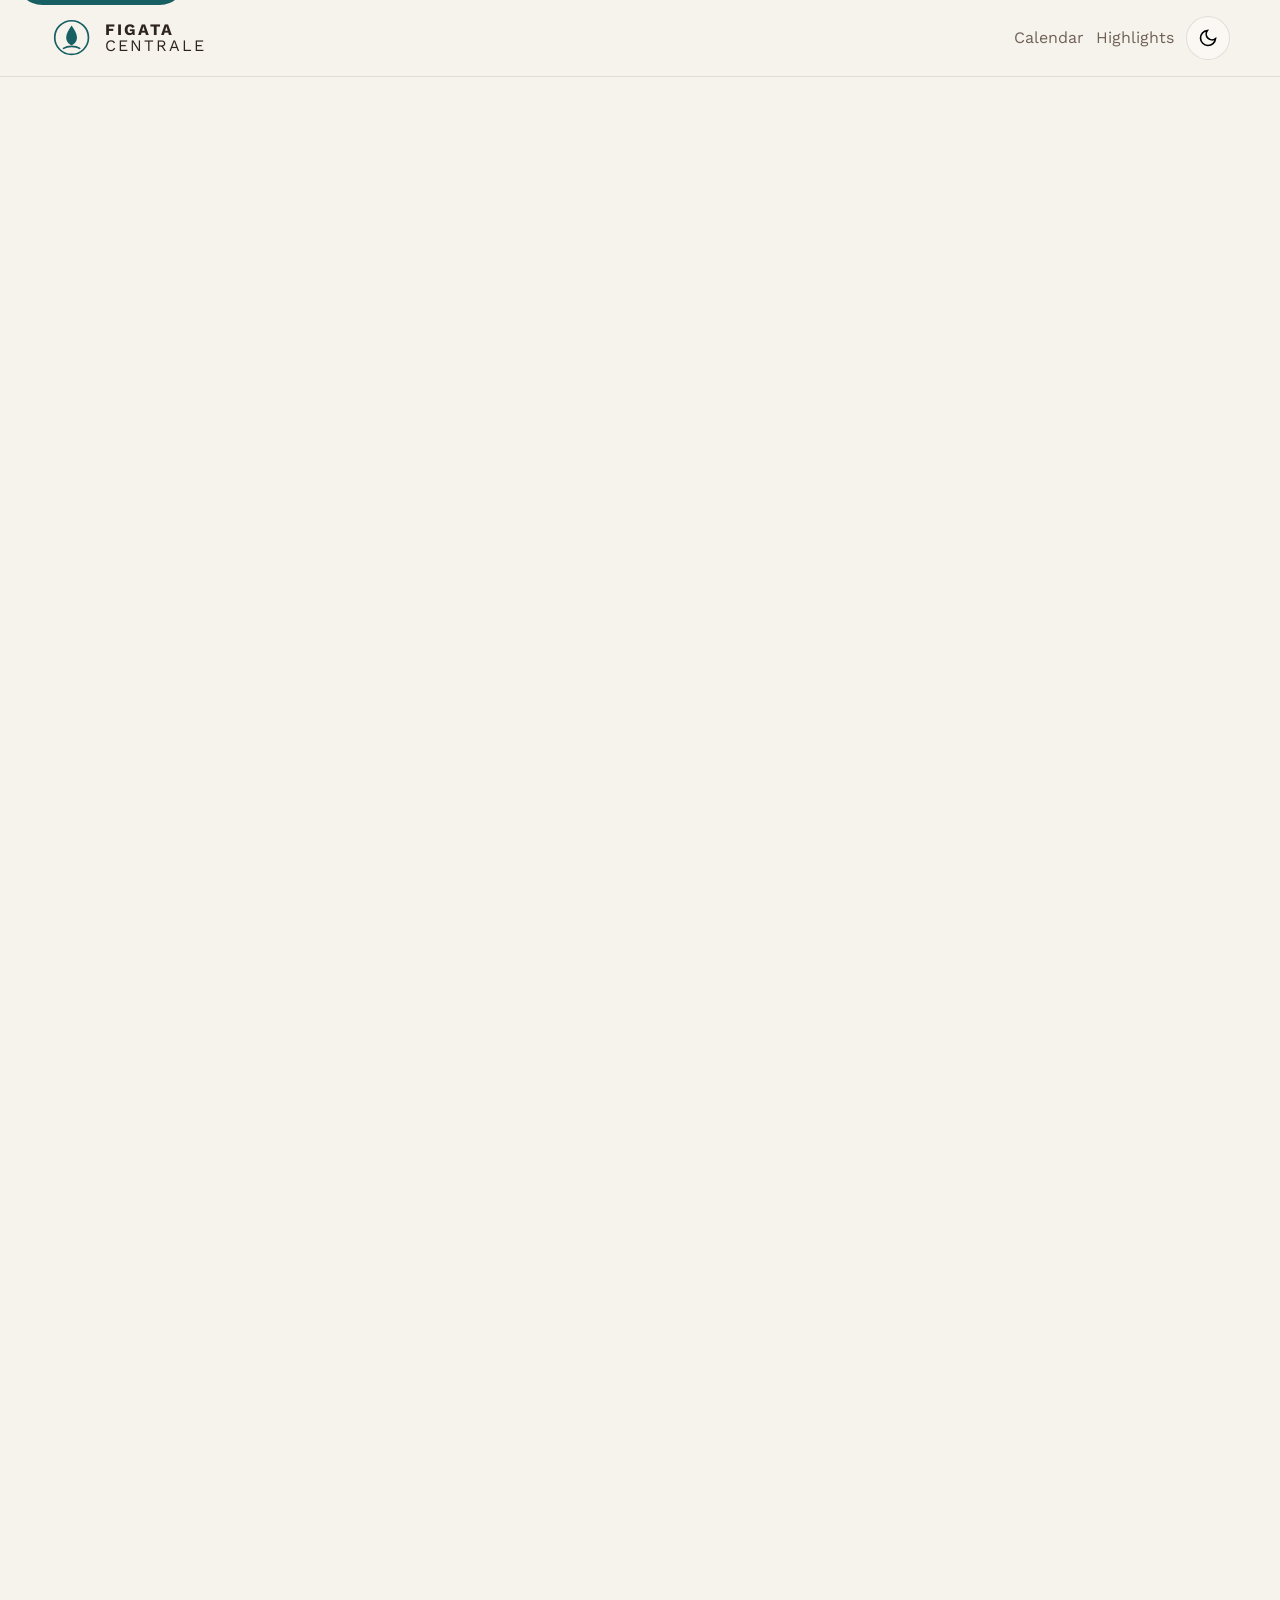
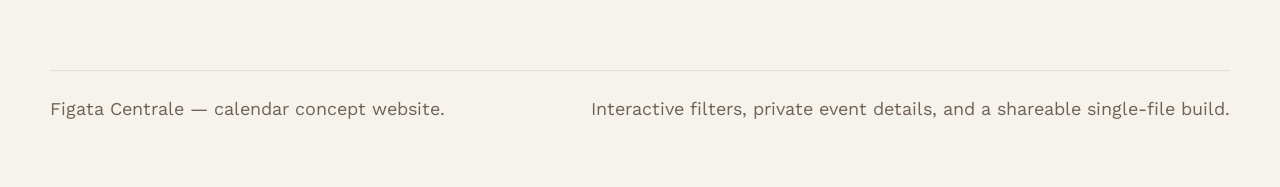
==== index.html @ e4be6516 "Add files via upload" ====
<!DOCTYPE html>
<html lang="en">
<head>
  <meta charset="UTF-8" />
  <meta name="viewport" content="width=device-width, initial-scale=1.0" />
  <title>Figata Centrale</title>
  <meta name="description" content="Figata Centrale is a calendar-based global events website with filtering by activity type and click-through event details." />
  <meta property="og:title" content="Figata Centrale" />
  <meta property="og:description" content="Calendar-based global events site with activity filters and event details." />
  <meta property="og:type" content="website" />
  <link rel="preconnect" href="https://fonts.googleapis.com">
  <link rel="preconnect" href="https://fonts.gstatic.com" crossorigin>
  <link href="https://fonts.googleapis.com/css2?family=Cormorant+Garamond:wght@500;600;700&family=Work+Sans:wght@400;500;600;700&display=swap" rel="stylesheet">
  <style>
    :root,[data-theme="light"] {
      --text-xs: clamp(0.75rem, 0.7rem + 0.25vw, 0.875rem);
      --text-sm: clamp(0.875rem, 0.8rem + 0.35vw, 1rem);
      --text-base: clamp(1rem, 0.95rem + 0.25vw, 1.125rem);
      --text-lg: clamp(1.125rem, 1rem + 0.75vw, 1.5rem);
      --text-xl: clamp(1.5rem, 1.2rem + 1.25vw, 2.25rem);
      --text-2xl: clamp(2rem, 1.2rem + 2.5vw, 3.5rem);
      --text-3xl: clamp(2.5rem, 1rem + 4vw, 5rem);
      --text-hero: clamp(3rem, 0.5rem + 7vw, 8rem);
      --space-1: 0.25rem; --space-2: 0.5rem; --space-3: 0.75rem; --space-4: 1rem; --space-5: 1.25rem; --space-6: 1.5rem; --space-8: 2rem; --space-10: 2.5rem; --space-12: 3rem; --space-16: 4rem; --space-20: 5rem; --space-24: 6rem;
      --color-bg: #f6f2ec; --color-surface: #fbf8f3; --color-surface-2: #f1e9df; --color-surface-offset: #ebdfd1; --color-surface-dynamic: #ddcdbd;
      --color-divider: #d5c6b6; --color-border: #cdbba8; --color-text: #2e241e; --color-text-muted: #6f6257; --color-text-faint: #a8998c; --color-text-inverse: #fbf7f1;
      --color-primary: #175f63; --color-primary-hover: #12484b; --color-primary-active: #0d3335; --color-primary-highlight: #d6e6e4; --color-secondary: #8a3a22; --color-gold:#b58d3a;
      --radius-sm: 0.375rem; --radius-md: 0.5rem; --radius-lg: 0.75rem; --radius-xl: 1rem; --radius-full: 9999px;
      --transition-interactive: 180ms cubic-bezier(0.16, 1, 0.3, 1);
      --shadow-sm: 0 1px 2px oklch(0.2 0.01 70 / 0.06); --shadow-md: 0 8px 24px oklch(0.2 0.01 70 / 0.10); --shadow-lg: 0 18px 44px oklch(0.2 0.01 70 / 0.14);
      --content-default: 1180px;
      --font-display: 'Cormorant Garamond', Georgia, serif; --font-body: 'Work Sans', 'Helvetica Neue', sans-serif;
    }
    [data-theme="dark"] {
      --color-bg: #161412; --color-surface: #1d1a17; --color-surface-2: #25211d; --color-surface-offset: #2c2723; --color-surface-dynamic: #38312b;
      --color-divider: #3a332d; --color-border: #4a4138; --color-text: #e8ded2; --color-text-muted: #b4a699; --color-text-faint: #87786e; --color-text-inverse: #201915;
      --color-primary: #5da6ab; --color-primary-hover: #84c0c4; --color-primary-active: #a3d4d6; --color-primary-highlight: #243334; --color-secondary: #d18a69; --color-gold:#d4b474;
      --shadow-sm: 0 1px 2px oklch(0 0 0 / 0.25); --shadow-md: 0 8px 24px oklch(0 0 0 / 0.34); --shadow-lg: 0 18px 44px oklch(0 0 0 / 0.42);
    }
    @media (prefers-color-scheme: dark) { :root:not([data-theme]) { --color-bg: #161412; --color-surface: #1d1a17; --color-surface-2: #25211d; --color-surface-offset: #2c2723; --color-surface-dynamic: #38312b; --color-divider: #3a332d; --color-border: #4a4138; --color-text: #e8ded2; --color-text-muted: #b4a699; --color-text-faint: #87786e; --color-text-inverse: #201915; --color-primary: #5da6ab; --color-primary-hover: #84c0c4; --color-primary-active: #a3d4d6; --color-primary-highlight: #243334; --color-secondary: #d18a69; --color-gold:#d4b474; } }
    *,*::before,*::after{box-sizing:border-box;margin:0;padding:0}
    html{-moz-text-size-adjust:none;-webkit-text-size-adjust:none;text-size-adjust:none;-webkit-font-smoothing:antialiased;-moz-osx-font-smoothing:grayscale;text-rendering:optimizeLegibility;scroll-behavior:smooth;scroll-padding-top:var(--space-16)}
    body{min-height:100dvh;line-height:1.6;font-family:var(--font-body);font-size:var(--text-base);color:var(--color-text);background:var(--color-bg)}
    img,svg{display:block;max-width:100%;height:auto}
    a,button,input,select{transition:color var(--transition-interactive),background var(--transition-interactive),border-color var(--transition-interactive),box-shadow var(--transition-interactive)}
    a{color:inherit;text-decoration:none}
    button{cursor:pointer;background:none;border:none}
    h1,h2,h3{text-wrap:balance;line-height:1.05}
    p{text-wrap:pretty;max-width:74ch}
    :focus-visible{outline:2px solid var(--color-primary);outline-offset:3px;border-radius:var(--radius-sm)}
    .sr-only{position:absolute;width:1px;height:1px;padding:0;margin:-1px;overflow:hidden;clip:rect(0,0,0,0);white-space:nowrap;border-width:0}
    .skip-link{position:absolute;left:var(--space-4);top:-3rem;background:var(--color-primary);color:var(--color-text-inverse);padding:var(--space-3) var(--space-4);border-radius:var(--radius-full);z-index:100}
    .skip-link:focus{top:var(--space-4)}
    .container{width:min(calc(100% - 2rem),var(--content-default));margin-inline:auto}
    .site-header{position:sticky;top:0;z-index:60;background:color-mix(in oklab,var(--color-bg) 84%,transparent);backdrop-filter:blur(14px);border-bottom:1px solid color-mix(in oklab,var(--color-text) 10%,transparent)}
    .header-inner{display:flex;justify-content:space-between;align-items:center;gap:var(--space-4);padding:var(--space-4) 0}
    .brand{display:flex;align-items:center;gap:var(--space-3);min-height:44px}
    .brand-mark{width:2.7rem;height:2.7rem;color:var(--color-primary)}
    .brand-text strong,.brand-text span{display:block;line-height:1}
    .brand-text{font-size:var(--text-sm);letter-spacing:.12em;text-transform:uppercase}
    .nav-actions{display:flex;align-items:center;gap:var(--space-3);flex-wrap:wrap}
    .header-link{font-size:var(--text-sm);color:var(--color-text-muted)}
    .theme-toggle{display:grid;place-items:center;width:44px;height:44px;border-radius:var(--radius-full);border:1px solid color-mix(in oklab,var(--color-text) 12%,transparent);background:var(--color-surface)}
    .hero{padding:clamp(var(--space-12),10vw,var(--space-24)) 0 var(--space-10)}
    .hero-grid{display:grid;grid-template-columns:1.05fr .95fr;gap:var(--space-8);align-items:end}
    .eyebrow{display:inline-flex;align-items:center;gap:var(--space-2);font-size:var(--text-xs);letter-spacing:.22em;text-transform:uppercase;color:var(--color-text-muted);margin-bottom:var(--space-5)}
    .eyebrow::before{content:"";width:2rem;height:1px;background:var(--color-primary)}
    .hero h1{font-family:var(--font-display);font-weight:600;font-size:var(--text-hero);max-width:8ch}
    .hero p{font-size:var(--text-lg);color:var(--color-text-muted);margin-top:var(--space-4)}
    .hero-panel{background:linear-gradient(180deg,color-mix(in oklab,var(--color-surface) 92%,white),var(--color-surface-2));border:1px solid color-mix(in oklab,var(--color-text) 10%,transparent);border-radius:var(--radius-xl);padding:var(--space-8);box-shadow:var(--shadow-md)}
    .hero-panel h2{font-family:var(--font-display);font-size:var(--text-2xl);margin-bottom:var(--space-3)}
    .hero-stats{display:grid;grid-template-columns:repeat(3,1fr);gap:var(--space-4);margin-top:var(--space-6)}
    .hero-stat{padding:var(--space-4);border-radius:var(--radius-lg);background:var(--color-surface);border:1px solid color-mix(in oklab,var(--color-text) 8%,transparent)}
    .hero-stat strong{display:block;font-size:var(--text-lg)}
    .hero-stat span{font-size:var(--text-xs);text-transform:uppercase;letter-spacing:.14em;color:var(--color-text-muted)}
    .section{padding:var(--space-10) 0}
    .controls{display:grid;gap:var(--space-5);margin-bottom:var(--space-8)}
    .controls-top{display:flex;justify-content:space-between;align-items:end;gap:var(--space-4);flex-wrap:wrap}
    .controls h2{font-family:var(--font-display);font-size:var(--text-3xl);font-weight:600;max-width:10ch}
    .controls p{color:var(--color-text-muted)}
    .filters{display:flex;gap:var(--space-3);flex-wrap:wrap}
    .chip{min-height:44px;padding:0.75rem 1rem;border-radius:var(--radius-full);border:1px solid color-mix(in oklab,var(--color-text) 11%,transparent);background:var(--color-surface);font-size:var(--text-sm);font-weight:600;color:var(--color-text-muted)}
    .chip[aria-pressed="true"]{background:var(--color-primary);color:var(--color-text-inverse);border-color:var(--color-primary)}
    .calendar-shell{display:grid;grid-template-columns:290px 1fr;gap:var(--space-6);align-items:start}
    .sidebar,.calendar-panel{background:var(--color-surface);border:1px solid color-mix(in oklab,var(--color-text) 10%,transparent);border-radius:var(--radius-xl);box-shadow:var(--shadow-sm)}
    .sidebar{padding:var(--space-6);position:sticky;top:5.7rem}
    .sidebar-group + .sidebar-group{margin-top:var(--space-6);padding-top:var(--space-6);border-top:1px solid var(--color-divider)}
    .sidebar h3{font-size:var(--text-sm);text-transform:uppercase;letter-spacing:.16em;color:var(--color-text-muted);margin-bottom:var(--space-3)}
    .select{width:100%;min-height:48px;border-radius:var(--radius-lg);border:1px solid color-mix(in oklab,var(--color-text) 12%,transparent);padding:0 var(--space-4);background:var(--color-bg);color:var(--color-text)}
    .legend{display:grid;gap:var(--space-3)}
    .legend-row{display:flex;align-items:center;gap:var(--space-3);font-size:var(--text-sm);color:var(--color-text-muted)}
    .swatch{width:12px;height:12px;border-radius:999px}
    .calendar-panel{padding:var(--space-6)}
    .month-head{display:flex;justify-content:space-between;align-items:center;gap:var(--space-4);margin-bottom:var(--space-5);flex-wrap:wrap}
    .month-head h3{font-family:var(--font-display);font-size:var(--text-2xl)}
    .month-meta{font-size:var(--text-sm);color:var(--color-text-muted)}
    .weekdays,.calendar-grid{display:grid;grid-template-columns:repeat(7,minmax(0,1fr));gap:var(--space-3)}
    .weekdays span{font-size:var(--text-xs);letter-spacing:.16em;text-transform:uppercase;color:var(--color-text-muted);padding:0 var(--space-2)}
    .day{min-height:148px;border-radius:var(--radius-lg);background:var(--color-bg);border:1px solid color-mix(in oklab,var(--color-text) 8%,transparent);padding:var(--space-3);display:flex;flex-direction:column;gap:var(--space-3)}
    .day.is-outside{opacity:.45}
    .day-number{font-size:var(--text-sm);font-weight:600;color:var(--color-text-muted)}
    .day-events{display:grid;gap:var(--space-2);margin-top:auto}
    .event-pill{width:100%;text-align:left;padding:0.55rem 0.7rem;border-radius:0.85rem;background:var(--color-surface);border:1px solid transparent;box-shadow:var(--shadow-sm);font-size:0.83rem;line-height:1.25}
    .event-pill:hover{transform:translateY(-1px);box-shadow:var(--shadow-md)}
    .event-pill .event-type{display:block;font-size:0.68rem;letter-spacing:.12em;text-transform:uppercase;opacity:.8;margin-bottom:0.18rem}
    .event-pill.biking{background:color-mix(in oklab,var(--color-primary) 15%,var(--color-surface));border-color:color-mix(in oklab,var(--color-primary) 26%,transparent)}
    .event-pill.kayaking{background:color-mix(in oklab,var(--color-gold) 18%,var(--color-surface));border-color:color-mix(in oklab,var(--color-gold) 28%,transparent)}
    .event-pill.sailing{background:color-mix(in oklab,var(--color-secondary) 14%,var(--color-surface));border-color:color-mix(in oklab,var(--color-secondary) 22%,transparent)}
    .event-pill.mixed{background:color-mix(in oklab,var(--color-text) 6%,var(--color-surface));border-color:color-mix(in oklab,var(--color-text) 16%,transparent)}
    .list-view{display:grid;grid-template-columns:repeat(2,minmax(0,1fr));gap:var(--space-4);margin-top:var(--space-6)}
    .list-card{padding:var(--space-5);border-radius:var(--radius-lg);background:var(--color-bg);border:1px solid color-mix(in oklab,var(--color-text) 8%,transparent)}
    .list-card h4{font-size:var(--text-lg);margin-bottom:var(--space-2)}
    .meta{display:flex;gap:var(--space-3);flex-wrap:wrap;font-size:var(--text-xs);text-transform:uppercase;letter-spacing:.12em;color:var(--color-text-muted);margin-bottom:var(--space-3)}
    .list-card p{font-size:var(--text-sm);color:var(--color-text-muted)}
    .modal{position:fixed;inset:0;background:color-mix(in oklab,var(--color-text) 35%,transparent);display:none;place-items:center;padding:var(--space-4);z-index:80}
    .modal.is-open{display:grid}
    .modal-card{width:min(100%,760px);max-height:90dvh;overflow:auto;background:var(--color-surface);border-radius:var(--radius-xl);border:1px solid color-mix(in oklab,var(--color-text) 10%,transparent);box-shadow:var(--shadow-lg);padding:var(--space-8);position:relative}
    .modal-close{position:absolute;top:var(--space-4);right:var(--space-4);display:grid;place-items:center;width:44px;height:44px;border-radius:var(--radius-full);background:var(--color-bg);border:1px solid color-mix(in oklab,var(--color-text) 10%,transparent)}
    .modal-card h3{font-family:var(--font-display);font-size:var(--text-2xl);margin-bottom:var(--space-3);padding-right:3rem}
    .modal-grid{display:grid;grid-template-columns:1.1fr .9fr;gap:var(--space-6);margin-top:var(--space-5)}
    .detail-box{padding:var(--space-5);border-radius:var(--radius-lg);background:var(--color-bg);border:1px solid color-mix(in oklab,var(--color-text) 8%,transparent)}
    .detail-box h4{font-size:var(--text-sm);letter-spacing:.14em;text-transform:uppercase;color:var(--color-text-muted);margin-bottom:var(--space-2)}
    .detail-box ul{list-style:none;display:grid;gap:var(--space-2)}
    .detail-box li{font-size:var(--text-sm)}
    .footer{padding:var(--space-10) 0 var(--space-16);color:var(--color-text-muted)}
    .footer-inner{display:flex;justify-content:space-between;gap:var(--space-4);flex-wrap:wrap;border-top:1px solid color-mix(in oklab,var(--color-text) 10%,transparent);padding-top:var(--space-6)}
    .reveal{opacity:0;transform:translateY(16px);transition:opacity .7s ease,transform .7s ease}
    .reveal.is-visible{opacity:1;transform:none}
    @media (max-width: 1100px){ .calendar-shell{grid-template-columns:1fr} .sidebar{position:static} }
    @media (max-width: 920px){ .hero-grid,.modal-grid,.list-view{grid-template-columns:1fr} .hero-stats{grid-template-columns:1fr 1fr 1fr} .day{min-height:128px} }
    @media (max-width: 760px){ .header-inner{flex-direction:column;align-items:flex-start} .weekdays,.calendar-grid{gap:var(--space-2)} .day{min-height:108px;padding:var(--space-2)} .event-pill{padding:0.45rem 0.55rem;font-size:0.74rem} .hero h1{max-width:10ch} }
    @media (max-width: 560px){ .hero-stats{grid-template-columns:1fr} .controls-top{align-items:flex-start} .filters{display:grid;grid-template-columns:1fr 1fr} .weekdays span{font-size:0.62rem} }
    @media (prefers-reduced-motion: reduce){ *,*::before,*::after{animation-duration:.01ms!important;animation-iteration-count:1!important;transition-duration:.01ms!important;scroll-behavior:auto!important} .reveal{opacity:1;transform:none} }
  </style>
</head>
<body>
  <a class="skip-link" href="#main">Skip to content</a>
  <header class="site-header">
    <div class="container header-inner">
      <a class="brand" href="#top" aria-label="Figata Centrale home">
        <svg class="brand-mark" viewBox="0 0 64 64" fill="none" role="img" aria-label="Figata Centrale logo">
          <circle cx="32" cy="32" r="25" stroke="currentColor" stroke-width="2.5"></circle>
          <path d="M32 14C27.5 21 24 25.8 24 32c0 5.3 3.4 9.8 8 11.4 4.6-1.6 8-6.1 8-11.4 0-6.2-3.5-11-8-18Z" fill="currentColor"></path>
          <path d="M20 48c6-3.8 18-3.8 24 0" stroke="currentColor" stroke-width="2.5" stroke-linecap="round"></path>
        </svg>
        <span class="brand-text"><strong>Figata</strong><span>Centrale</span></span>
      </a>
      <div class="nav-actions">
        <a class="header-link" href="#calendar">Calendar</a>
        <a class="header-link" href="#highlights">Highlights</a>
        <button class="theme-toggle" type="button" data-theme-toggle aria-label="Switch color theme">
          <svg width="20" height="20" viewBox="0 0 24 24" fill="none" stroke="currentColor" stroke-width="2" aria-hidden="true"><path d="M21 12.79A9 9 0 1 1 11.21 3 7 7 0 0 0 21 12.79z"/></svg>
        </button>
      </div>
    </div>
  </header>

  <main id="main">
    <section class="hero" id="top">
      <div class="container hero-grid">
        <div class="reveal">
          <div class="eyebrow">Global activity calendar</div>
          <h1>Figata Centrale</h1>
          <p>A curated calendar of private global trips with fast filtering for biking, sea kayaking, sailing, and mixed outdoor experiences.</p>
        </div>
        <aside class="hero-panel reveal" aria-label="Calendar summary">
          <h2>Find the right season, then click into the trip.</h2>
          <p>Browse by month, filter by activity type, and open any event for private itinerary notes, timing, and member-only planning details.</p>
          <div class="hero-stats">
            <div class="hero-stat"><strong id="stat-events">12</strong><span>Events</span></div>
            <div class="hero-stat"><strong id="stat-types">4</strong><span>Activity types</span></div>
            <div class="hero-stat"><strong id="stat-regions">10</strong><span>Regions</span></div>
          </div>
        </aside>
      </div>
    </section>

    <section class="section" id="calendar">
      <div class="container">
        <div class="controls reveal">
          <div class="controls-top">
            <div>
              <h2>Calendar and filters</h2>
              <p>The default view shows private custom events; filter the page to isolate the activity you want.</p>
            </div>
            <div class="filters" role="group" aria-label="Activity filters">
              <button class="chip" data-filter="all" aria-pressed="true">All</button>
              <button class="chip" data-filter="biking" aria-pressed="false">Biking</button>
              <button class="chip" data-filter="kayaking" aria-pressed="false">Sea kayaking</button>
              <button class="chip" data-filter="sailing" aria-pressed="false">Sailing</button>
              <button class="chip" data-filter="mixed" aria-pressed="false">Mixed</button>
            </div>
          </div>
        </div>

        <div class="calendar-shell">
          <aside class="sidebar reveal">
            <div class="sidebar-group">
              <h3>Month</h3>
              <label class="sr-only" for="month-select">Choose month</label>
              <select id="month-select" class="select"></select>
            </div>
            <div class="sidebar-group">
              <h3>Legend</h3>
              <div class="legend">
                <div class="legend-row"><span class="swatch" style="background:color-mix(in oklab,var(--color-primary) 70%,white)"></span>Biking</div>
                <div class="legend-row"><span class="swatch" style="background:color-mix(in oklab,var(--color-gold) 78%,white)"></span>Sea kayaking</div>
                <div class="legend-row"><span class="swatch" style="background:color-mix(in oklab,var(--color-secondary) 72%,white)"></span>Sailing</div>
                <div class="legend-row"><span class="swatch" style="background:color-mix(in oklab,var(--color-text) 30%,white)"></span>Mixed</div>
              </div>
            </div>
            <div class="sidebar-group" id="highlights">
              <h3>Use case</h3>
              <p style="font-size:var(--text-sm);color:var(--color-text-muted);">This structure works for destination research, expedition planning, private hosted trips, or a members-only activity board.</p>
            </div>
          </aside>

          <div class="calendar-panel reveal">
            <div class="month-head">
              <div>
                <h3 id="month-title">September 2026</h3>
                <p class="month-meta" id="month-meta">Private custom event set for invitation-only trips and planning blocks.</p>
              </div>
            </div>
            <div class="weekdays" aria-hidden="true">
              <span>Sun</span><span>Mon</span><span>Tue</span><span>Wed</span><span>Thu</span><span>Fri</span><span>Sat</span>
            </div>
            <div class="calendar-grid" id="calendar-grid"></div>
            <div class="list-view" id="list-view"></div>
          </div>
        </div>
      </div>
    </section>
  </main>

  <footer class="footer">
    <div class="container footer-inner">
      <p>Figata Centrale — calendar concept website.</p>
      <p>Interactive filters, private event details, and a shareable single-file build.</p>
    </div>
  </footer>

  <div class="modal" id="event-modal" aria-hidden="true">
    <div class="modal-card" role="dialog" aria-modal="true" aria-labelledby="modal-title">
      <button class="modal-close" type="button" id="modal-close" aria-label="Close event details">
        <svg width="18" height="18" viewBox="0 0 24 24" fill="none" stroke="currentColor" stroke-width="2" aria-hidden="true"><path d="M18 6 6 18M6 6l12 12"/></svg>
      </button>
      <div id="modal-content"></div>
    </div>
  </div>

  <script>
    const events = [
      { id:'andes-climbing-block', title:'Andes Climbing Block', type:'biking', location:'Mendoza, Argentina', region:'South America', month:'2026-01', day:11, endDay:18, summary:'Private riding week built around high-volume climbing, heat adaptation, and long café-paced recovery days.', details:'A private bike-focused week for experienced riders who want sustained climbing, clean road surfaces, and a compact base. Designed as an invitation-only training block with optional support vehicle, route files, and ride captains.', tags:['Private road camp','Climbing focus','Support optional'], link:'#' },
      { id:'caribbean-passage-lab', title:'Caribbean Passage Lab', type:'sailing', location:'St. Martin to St. Barths and Nevis', region:'Caribbean', month:'2026-02', day:6, endDay:13, summary:'Private sailing week centered on tradewind passages, anchorage selection, and evening route review.', details:'An invitation-only sailing week for small crews who prefer real passage days to marina hopping. The format assumes competent sailors, route planning discipline, and a bias toward time under sail.', tags:['Private flotilla','Performance cruising','Warm water'], link:'#' },
      { id:'tasman-coast-lines', title:'Tasman Coast Lines', type:'kayaking', location:'Tasman Bay, New Zealand', region:'Oceania', month:'2026-03', day:9, endDay:15, summary:'Private sea kayak gathering with daily coastal paddles, weather windows, and recovery-focused pacing.', details:'Built for paddlers who value route quality over crowd energy. The week can be run as guided, self-supported, or mixed, with daily distances set by conditions rather than a public event format.', tags:['Private paddle week','Weather-based routing','Coastal camps'], link:'#' },
      { id:'mallorca-spring-base', title:'Mallorca Spring Base', type:'biking', location:'Sóller, Mallorca, Spain', region:'Europe', month:'2026-04', day:12, endDay:20, summary:'Private endurance cycling block using a single mountain base and curated route days.', details:'A focused road camp for riders who want long climbs, smooth logistics, and enough flexibility to mix hard days with scenic coastal recovery rides. Suitable for small groups or a solo-plus-support format.', tags:['Private camp','Road riding','Single-base logistics'], link:'#' },
      { id:'anglesey-tides-session', title:'Anglesey Tides Session', type:'kayaking', location:'Anglesey, Wales', region:'Europe', month:'2026-05', day:8, endDay:13, summary:'Private sea kayak week for tidal planning, crossings, and skills progression in moving water.', details:'This is designed as a private skills-and-distance week rather than a symposium. The emphasis is on timing, route choice, and paddling in consequential but manageable conditions.', tags:['Private skills block','Tidal water','Small cohort'], link:'#' },
      { id:'adriatic-twin-sport', title:'Adriatic Twin Sport Week', type:'mixed', location:'Kotor Bay, Montenegro', region:'Europe', month:'2026-06', day:14, endDay:21, summary:'Private dual-sport week combining coastal road riding with calm-water sea kayaking.', details:'Created for travelers who want one destination to support both strong cycling days and relaxed paddling sessions. The format works best with a villa base, shared logistics, and flexible day sequencing.', tags:['Private mixed trip','Bike and paddle','Villa base'], link:'#' },
      { id:'bc-inside-passage-days', title:'BC Inside Passage Days', type:'kayaking', location:'Desolation Sound, British Columbia, Canada', region:'North America', month:'2026-07', day:7, endDay:14, summary:'Private paddling week with route choices tuned to currents, wind, and comfortable daily distances.', details:'This custom week is aimed at fit paddlers who want meaningful mileage without rushing the camps or anchorages. Daily plans can be shaped around protected crossings, swimming stops, and optional lay days.', tags:['Private expedition','Warm inlet water','Distance pacing'], link:'#' },
      { id:'dolomites-private-pass-week', title:'Dolomites Private Pass Week', type:'biking', location:'Corvara, Italy', region:'Europe', month:'2026-08', day:23, endDay:30, summary:'Invitation-only road week through major Dolomite passes with one recovery day and one weather-flex day.', details:'A high-end private ride week built for serious climbers who want route quality, disciplined pacing, and the ability to scale rides by group strength. Best for small groups that appreciate a quiet, well-run structure.', tags:['Private climbing camp','Road cycling','Small group'], link:'#' },
      { id:'aegean-shoulder-season', title:'Aegean Shoulder Season Circuit', type:'sailing', location:'Cyclades, Greece', region:'Europe', month:'2026-09', day:10, endDay:18, summary:'Private sailing circuit planned for active crews who want shoulder-season wind and lower harbor pressure.', details:'An invitation-only route through the Cyclades emphasizing good passages, selective harbor nights, and clear weather decision-making. Works for bareboat, skippered, or owner-led formats.', tags:['Private sailing week','Shoulder season','Passage emphasis'], link:'#' },
      { id:'crete-bike-paddle-residency', title:'Crete Bike + Paddle Residency', type:'mixed', location:'Chania, Crete, Greece', region:'Europe', month:'2026-10', day:5, endDay:19, summary:'Private two-week residency with alternating climbing rides and sea kayak exploration.', details:'Designed as a slower, more immersive format than a normal event. Guests can stay for one or two weeks, with routes and paddle outings scaled by weather, fitness, and appetite for volume.', tags:['Private residency','Road and sea','Flexible duration'], link:'#' },
      { id:'caribbean-sailing-october', title:'Caribbean Sailing', type:'sailing', location:'Caribbean', region:'Caribbean', month:'2026-10', day:23, endDay:31, summary:'Private 10-day Caribbean sailing trip with easy logistics, warm water, and a relaxed social onboard format.', details:'An invitation-style Caribbean sailing trip scheduled for October 23 to November 1, 2026. The trip is designed to be easy, requires no sailing skills, and emphasizes snorkeling, beaches, tropical weather, and a nautical camping style of cuisine and onboard living.', tags:['Easy','10 days','$1,500 plus airfare'], difficulty:'Easy', cost:'$1,500 plus airfare', duration:'10 days', skills:'None', space:'Low to moderate', other:'Cuisine is nautical camping, snorkeling, beaches, tropical weather', link:'#' },
      { id:'tenerife-winter-vertical', title:'Tenerife Winter Vertical', type:'biking', location:'Tenerife, Spain', region:'Europe', month:'2026-12', day:6, endDay:14, summary:'Private winter cycling block focused on long ascents, consistent weather, and high training density.', details:'A private road-riding week for athletes who want reliable winter climbing without race-event noise. The week can run self-supported or with light logistics around lodging, nutrition, and route files.', tags:['Private winter camp','Road cycling','Volcanic climbs'], link:'#' }
    ]
    const modal = document.getElementById('event-modal');
    const modalContent = document.getElementById('modal-content');
    const modalClose = document.getElementById('modal-close');
    const monthNames = ['January','February','March','April','May','June','July','August','September','October','November','December'];
    const months = [...new Set(events.map(e => e.month))].sort();
    let currentFilter = 'all';
    let currentMonth = months[0];
    let previousFocus = null;

    function setupMonths(){
      months.forEach(month => {
        const [year, mon] = month.split('-');
        const option = document.createElement('option');
        option.value = month;
        option.textContent = `${monthNames[Number(mon)-1]} ${year}`;
        monthSelect.appendChild(option);
      });
      monthSelect.value = currentMonth;
    }

    function filteredEvents(){
      return events.filter(event => (currentFilter === 'all' || event.type === currentFilter) && event.month === currentMonth);
    }

    function renderCalendar(){
      const [year, month] = currentMonth.split('-').map(Number);
      const firstDay = new Date(year, month - 1, 1);
      const daysInMonth = new Date(year, month, 0).getDate();
      const leading = firstDay.getDay();
      const visibleEvents = filteredEvents();
      monthTitle.textContent = `${monthNames[month - 1]} ${year}`;
      monthMeta.textContent = `${visibleEvents.length} event${visibleEvents.length === 1 ? '' : 's'} shown${currentFilter === 'all' ? '' : ` for ${currentFilter}`}.`;
      calendarGrid.innerHTML = '';
      listView.innerHTML = '';

      for(let i = 0; i < leading; i++){
        const blank = document.createElement('div');
        blank.className = 'day is-outside';
        calendarGrid.appendChild(blank);
      }

      for(let day = 1; day <= daysInMonth; day++){
        const dayCell = document.createElement('div');
        dayCell.className = 'day';
        const num = document.createElement('div');
        num.className = 'day-number';
        num.textContent = day;
        dayCell.appendChild(num);

        const dayEvents = document.createElement('div');
        dayEvents.className = 'day-events';
        visibleEvents.filter(event => day >= event.day && day <= event.endDay).forEach(event => {
          const btn = document.createElement('button');
          btn.className = `event-pill ${event.type}`;
          btn.type = 'button';
          btn.innerHTML = `<span class="event-type">${labelForType(event.type)}</span>${event.title}`;
          btn.addEventListener('click', () => openModal(event, btn));
          dayEvents.appendChild(btn);
        });
        dayCell.appendChild(dayEvents);
        calendarGrid.appendChild(dayCell);
      }

      visibleEvents.forEach(event => {
        const card = document.createElement('article');
        card.className = 'list-card';
        card.innerHTML = `
          <div class="meta"><span>${labelForType(event.type)}</span><span>${formatRange(event)}</span><span>${event.region}</span></div>
          <h4>${event.title}</h4>
          <p style="margin-bottom:var(--space-3);">${event.location}</p>
          <p>${event.summary}</p>
          <div style="margin-top:var(--space-4);"><button class="chip" type="button" aria-pressed="false">Open details</button></div>
        `;
        card.querySelector('button').addEventListener('click', (e)=>openModal(event, e.currentTarget));
        listView.appendChild(card);
      });
    }

    function formatRange(event){
      return event.day === event.endDay ? `${event.day}` : `${event.day}\u2013${event.endDay}`;
    }

    function labelForType(type){
      return ({biking:'Biking', kayaking:'Sea kayaking', sailing:'Sailing', mixed:'Mixed'})[type] || type;
    }

    function setFilter(value){
      currentFilter = value;
      chips.forEach(chip => chip.setAttribute('aria-pressed', chip.dataset.filter === value ? 'true' : 'false'));
      renderCalendar();
    }

    function openModal(event, trigger){
      previousFocus = trigger;
      modalContent.innerHTML = `
        <div class="meta"><span>${labelForType(event.type)}</span><span>${formatRange(event)} ${monthNames[Number(event.month.split('-')[1]) - 1]}</span><span>${event.region}</span></div>
        <h3 id="modal-title">${event.title}</h3>
        <p>${event.details}</p>
        <div class="modal-grid">
          <div class="detail-box">
            <h4>Trip details</h4>
            <ul>
              <li><strong>Destination:</strong> ${event.location}</li>
              <li><strong>Window:</strong> ${monthNames[Number(event.month.split('-')[1]) - 1]} ${event.day}${event.endDay !== event.day ? `–${event.endDay}` : ''}</li>
              <li><strong>Activity:</strong> ${labelForType(event.type)}</li>
              <li><strong>Difficulty:</strong> ${event.difficulty || 'Custom'}</li>
              <li><strong>Cost:</strong> ${event.cost || 'Custom pricing'}</li>
              <li><strong>Duration:</strong> ${event.duration || 'Flexible'}</li>
            </ul>
          </div>
          <div class="detail-box">
            <h4>Guest fit</h4>
            <ul>
              <li><strong>Skills needed:</strong> ${event.skills || 'Varies by trip'}</li>
              <li><strong>Personal space:</strong> ${event.space || 'Varies by setup'}</li>
              <li><strong>Other:</strong> ${event.other || 'See trip notes'}</li>
            </ul>
          </div>
        </div>
        <div class="detail-box" style="margin-top:var(--space-5);">
          <h4>Focus</h4>
          <ul>${event.tags.map(tag => `<li>${tag}</li>`).join('')}</ul>
        </div>
        <div style="margin-top:var(--space-6);display:flex;gap:var(--space-3);flex-wrap:wrap;">
          <button class="chip" type="button" style="display:inline-flex;align-items:center;justify-content:center;" disabled aria-disabled="true">Planning note placeholder</button>
          <button class="chip" type="button" id="modal-dismiss">Close</button>
        </div>
      `;
      modal.classList.add('is-open');
      modal.setAttribute('aria-hidden','false');
      document.body.style.overflow = 'hidden';
      document.getElementById('modal-dismiss').addEventListener('click', closeModal);
      modalClose.focus();
    }

    function closeModal(){
      modal.classList.remove('is-open');
      modal.setAttribute('aria-hidden','true');
      document.body.style.overflow = '';
      if(previousFocus) previousFocus.focus();
    }

    function initTheme(){
      const toggle = document.querySelector('[data-theme-toggle]');
      const root = document.documentElement;
      let theme = window.matchMedia('(prefers-color-scheme: dark)').matches ? 'dark' : 'light';
      root.setAttribute('data-theme', theme);
      const icon = (mode) => mode === 'dark'
        ? '<svg width="20" height="20" viewBox="0 0 24 24" fill="none" stroke="currentColor" stroke-width="2" aria-hidden="true"><circle cx="12" cy="12" r="5"/><path d="M12 1v2M12 21v2M4.22 4.22l1.42 1.42M18.36 18.36l1.42 1.42M1 12h2M21 12h2M4.22 19.78l1.42-1.42M18.36 5.64l1.42-1.42"/></svg>'
        : '<svg width="20" height="20" viewBox="0 0 24 24" fill="none" stroke="currentColor" stroke-width="2" aria-hidden="true"><path d="M21 12.79A9 9 0 1 1 11.21 3 7 7 0 0 0 21 12.79z"/></svg>';
      toggle.innerHTML = icon(theme === 'dark' ? 'light' : 'dark');
      toggle.setAttribute('aria-label', 'Switch to ' + (theme === 'dark' ? 'light' : 'dark') + ' mode');
      toggle.addEventListener('click', () => {
        theme = theme === 'dark' ? 'light' : 'dark';
        root.setAttribute('data-theme', theme);
        toggle.innerHTML = icon(theme === 'dark' ? 'light' : 'dark');
        toggle.setAttribute('aria-label', 'Switch to ' + (theme === 'dark' ? 'light' : 'dark') + ' mode');
      });
    }

    function initReveal(){
      const observer = new IntersectionObserver((entries) => {
        entries.forEach(entry => {
          if(entry.isIntersecting){
            entry.target.classList.add('is-visible');
            observer.unobserve(entry.target);
          }
        });
      }, { threshold: 0.14 });
      document.querySelectorAll('.reveal').forEach(el => observer.observe(el));
    }

    chips.forEach(chip => chip.addEventListener('click', () => setFilter(chip.dataset.filter)));
    monthSelect.addEventListener('change', (e) => { currentMonth = e.target.value; renderCalendar(); });
    modal.addEventListener('click', (e) => { if(e.target === modal) closeModal(); });
    modalClose.addEventListener('click', closeModal);
    document.addEventListener('keydown', (e) => { if(e.key === 'Escape' && modal.classList.contains('is-open')) closeModal(); });

    setupMonths();
    renderCalendar();
    initTheme();
    initReveal();
  </script>
</body>
</html>
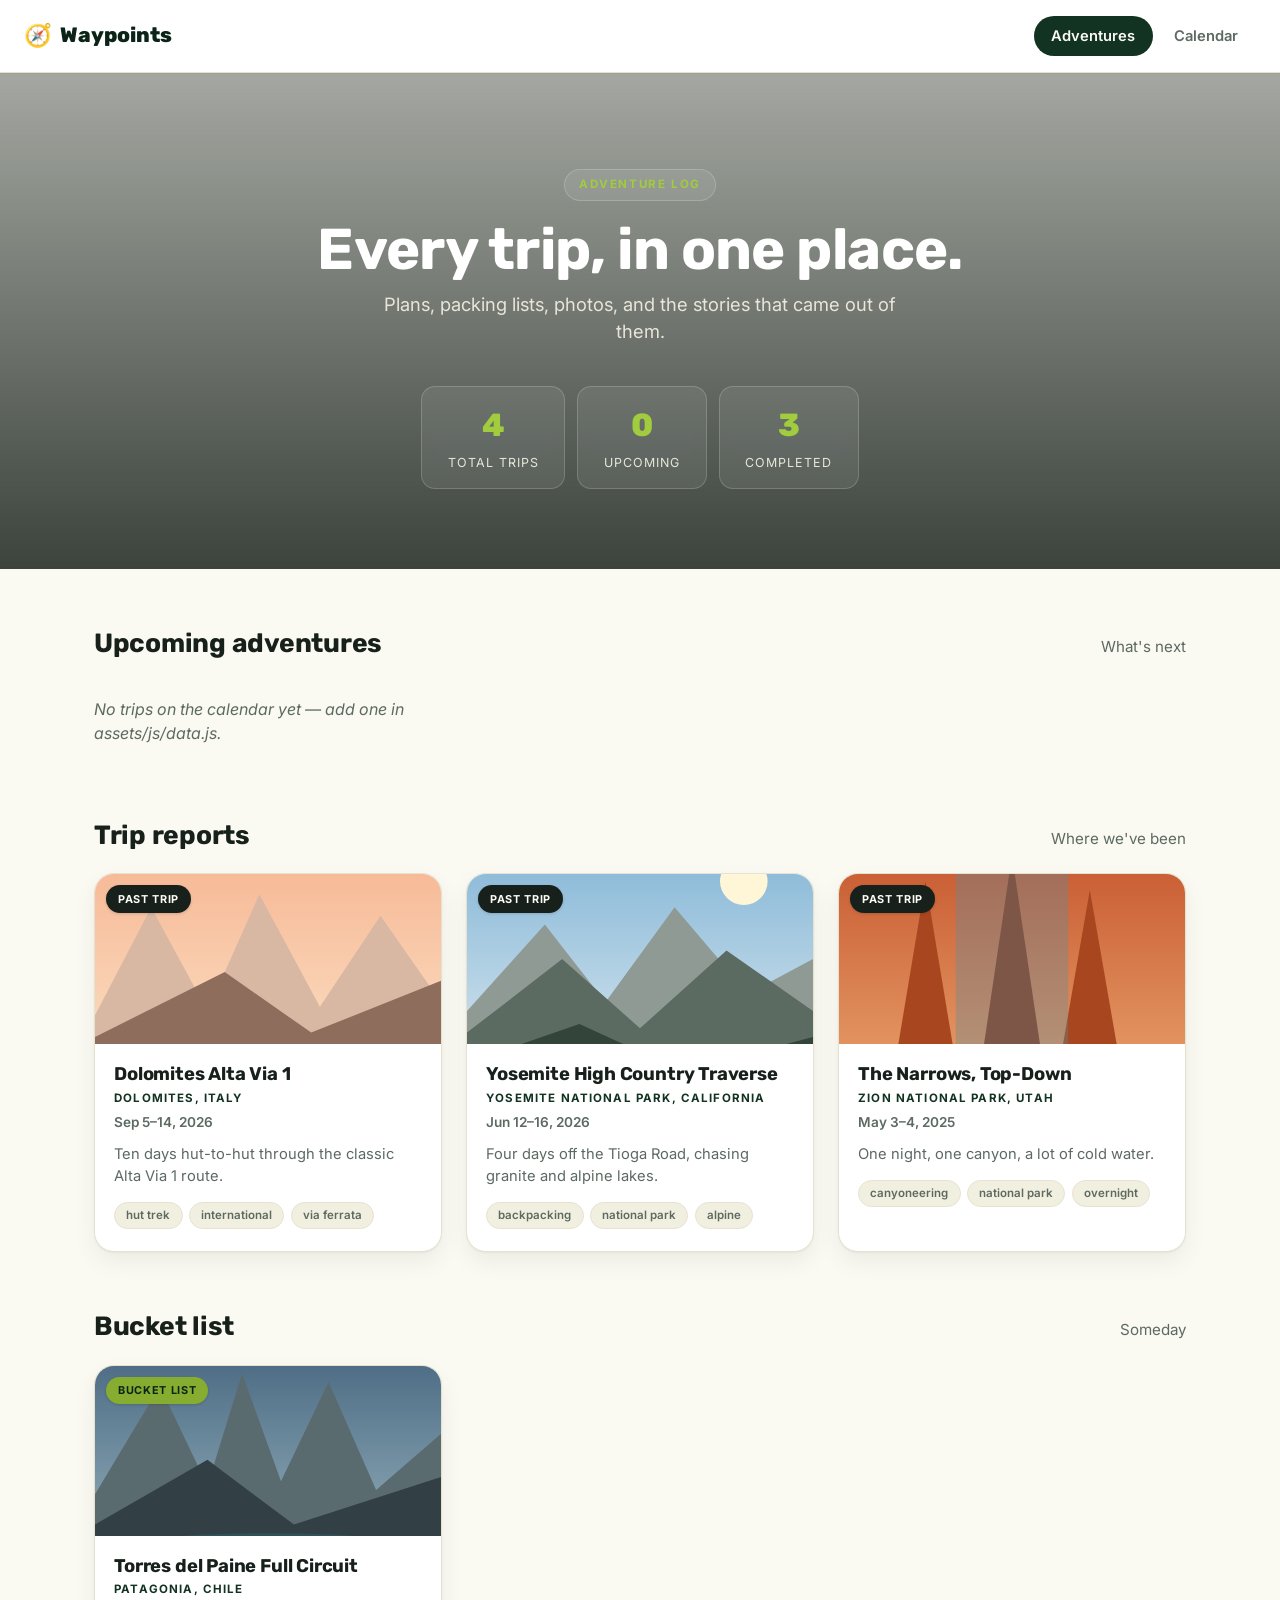
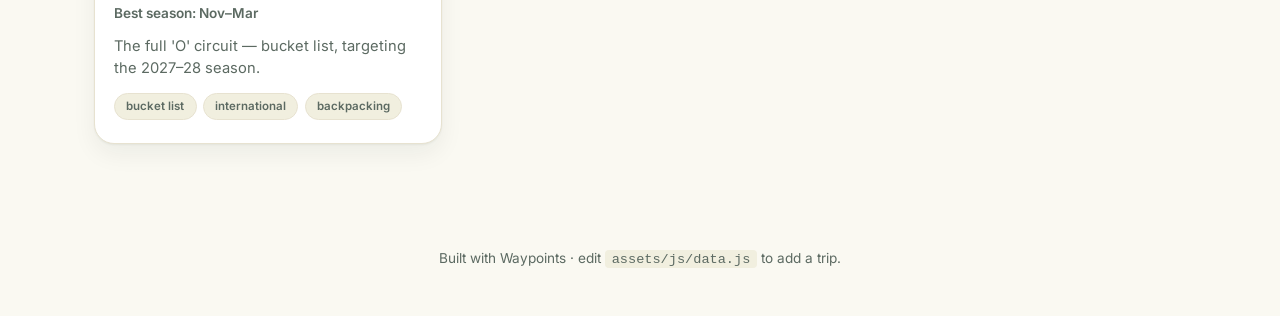
==== commit 16d85316: "Add Waypoints adventure site (adventures list, calendar, per-trip pages)" ====
--- a/index.html
+++ b/index.html
@@ -1,451 +1,63 @@
-<!DOCTYPE html>
+<!doctype html>
 <html lang="en">
 <head>
-  <meta charset="UTF-8" />
-  <meta name="viewport" content="width=device-width, initial-scale=1.0" />
-  <title>Figata Centrale</title>
-  <meta name="description" content="Figata Centrale is a calendar-based global events website with filtering by activity type and click-through event details." />
-  <meta property="og:title" content="Figata Centrale" />
-  <meta property="og:description" content="Calendar-based global events site with activity filters and event details." />
-  <meta property="og:type" content="website" />
-  <link rel="preconnect" href="https://fonts.googleapis.com">
-  <link rel="preconnect" href="https://fonts.gstatic.com" crossorigin>
-  <link href="https://fonts.googleapis.com/css2?family=Cormorant+Garamond:wght@500;600;700&family=Work+Sans:wght@400;500;600;700&display=swap" rel="stylesheet">
-  <style>
-    :root,[data-theme="light"] {
-      --text-xs: clamp(0.75rem, 0.7rem + 0.25vw, 0.875rem);
-      --text-sm: clamp(0.875rem, 0.8rem + 0.35vw, 1rem);
-      --text-base: clamp(1rem, 0.95rem + 0.25vw, 1.125rem);
-      --text-lg: clamp(1.125rem, 1rem + 0.75vw, 1.5rem);
-      --text-xl: clamp(1.5rem, 1.2rem + 1.25vw, 2.25rem);
-      --text-2xl: clamp(2rem, 1.2rem + 2.5vw, 3.5rem);
-      --text-3xl: clamp(2.5rem, 1rem + 4vw, 5rem);
-      --text-hero: clamp(3rem, 0.5rem + 7vw, 8rem);
-      --space-1: 0.25rem; --space-2: 0.5rem; --space-3: 0.75rem; --space-4: 1rem; --space-5: 1.25rem; --space-6: 1.5rem; --space-8: 2rem; --space-10: 2.5rem; --space-12: 3rem; --space-16: 4rem; --space-20: 5rem; --space-24: 6rem;
-      --color-bg: #f6f2ec; --color-surface: #fbf8f3; --color-surface-2: #f1e9df; --color-surface-offset: #ebdfd1; --color-surface-dynamic: #ddcdbd;
-      --color-divider: #d5c6b6; --color-border: #cdbba8; --color-text: #2e241e; --color-text-muted: #6f6257; --color-text-faint: #a8998c; --color-text-inverse: #fbf7f1;
-      --color-primary: #175f63; --color-primary-hover: #12484b; --color-primary-active: #0d3335; --color-primary-highlight: #d6e6e4; --color-secondary: #8a3a22; --color-gold:#b58d3a;
-      --radius-sm: 0.375rem; --radius-md: 0.5rem; --radius-lg: 0.75rem; --radius-xl: 1rem; --radius-full: 9999px;
-      --transition-interactive: 180ms cubic-bezier(0.16, 1, 0.3, 1);
-      --shadow-sm: 0 1px 2px oklch(0.2 0.01 70 / 0.06); --shadow-md: 0 8px 24px oklch(0.2 0.01 70 / 0.10); --shadow-lg: 0 18px 44px oklch(0.2 0.01 70 / 0.14);
-      --content-default: 1180px;
-      --font-display: 'Cormorant Garamond', Georgia, serif; --font-body: 'Work Sans', 'Helvetica Neue', sans-serif;
-    }
-    [data-theme="dark"] {
-      --color-bg: #161412; --color-surface: #1d1a17; --color-surface-2: #25211d; --color-surface-offset: #2c2723; --color-surface-dynamic: #38312b;
-      --color-divider: #3a332d; --color-border: #4a4138; --color-text: #e8ded2; --color-text-muted: #b4a699; --color-text-faint: #87786e; --color-text-inverse: #201915;
-      --color-primary: #5da6ab; --color-primary-hover: #84c0c4; --color-primary-active: #a3d4d6; --color-primary-highlight: #243334; --color-secondary: #d18a69; --color-gold:#d4b474;
-      --shadow-sm: 0 1px 2px oklch(0 0 0 / 0.25); --shadow-md: 0 8px 24px oklch(0 0 0 / 0.34); --shadow-lg: 0 18px 44px oklch(0 0 0 / 0.42);
-    }
-    @media (prefers-color-scheme: dark) { :root:not([data-theme]) { --color-bg: #161412; --color-surface: #1d1a17; --color-surface-2: #25211d; --color-surface-offset: #2c2723; --color-surface-dynamic: #38312b; --color-divider: #3a332d; --color-border: #4a4138; --color-text: #e8ded2; --color-text-muted: #b4a699; --color-text-faint: #87786e; --color-text-inverse: #201915; --color-primary: #5da6ab; --color-primary-hover: #84c0c4; --color-primary-active: #a3d4d6; --color-primary-highlight: #243334; --color-secondary: #d18a69; --color-gold:#d4b474; } }
-    *,*::before,*::after{box-sizing:border-box;margin:0;padding:0}
-    html{-moz-text-size-adjust:none;-webkit-text-size-adjust:none;text-size-adjust:none;-webkit-font-smoothing:antialiased;-moz-osx-font-smoothing:grayscale;text-rendering:optimizeLegibility;scroll-behavior:smooth;scroll-padding-top:var(--space-16)}
-    body{min-height:100dvh;line-height:1.6;font-family:var(--font-body);font-size:var(--text-base);color:var(--color-text);background:var(--color-bg)}
-    img,svg{display:block;max-width:100%;height:auto}
-    a,button,input,select{transition:color var(--transition-interactive),background var(--transition-interactive),border-color var(--transition-interactive),box-shadow var(--transition-interactive)}
-    a{color:inherit;text-decoration:none}
-    button{cursor:pointer;background:none;border:none}
-    h1,h2,h3{text-wrap:balance;line-height:1.05}
-    p{text-wrap:pretty;max-width:74ch}
-    :focus-visible{outline:2px solid var(--color-primary);outline-offset:3px;border-radius:var(--radius-sm)}
-    .sr-only{position:absolute;width:1px;height:1px;padding:0;margin:-1px;overflow:hidden;clip:rect(0,0,0,0);white-space:nowrap;border-width:0}
-    .skip-link{position:absolute;left:var(--space-4);top:-3rem;background:var(--color-primary);color:var(--color-text-inverse);padding:var(--space-3) var(--space-4);border-radius:var(--radius-full);z-index:100}
-    .skip-link:focus{top:var(--space-4)}
-    .container{width:min(calc(100% - 2rem),var(--content-default));margin-inline:auto}
-    .site-header{position:sticky;top:0;z-index:60;background:color-mix(in oklab,var(--color-bg) 84%,transparent);backdrop-filter:blur(14px);border-bottom:1px solid color-mix(in oklab,var(--color-text) 10%,transparent)}
-    .header-inner{display:flex;justify-content:space-between;align-items:center;gap:var(--space-4);padding:var(--space-4) 0}
-    .brand{display:flex;align-items:center;gap:var(--space-3);min-height:44px}
-    .brand-mark{width:2.7rem;height:2.7rem;color:var(--color-primary)}
-    .brand-text strong,.brand-text span{display:block;line-height:1}
-    .brand-text{font-size:var(--text-sm);letter-spacing:.12em;text-transform:uppercase}
-    .nav-actions{display:flex;align-items:center;gap:var(--space-3);flex-wrap:wrap}
-    .header-link{font-size:var(--text-sm);color:var(--color-text-muted)}
-    .theme-toggle{display:grid;place-items:center;width:44px;height:44px;border-radius:var(--radius-full);border:1px solid color-mix(in oklab,var(--color-text) 12%,transparent);background:var(--color-surface)}
-    .hero{padding:clamp(var(--space-12),10vw,var(--space-24)) 0 var(--space-10)}
-    .hero-grid{display:grid;grid-template-columns:1.05fr .95fr;gap:var(--space-8);align-items:end}
-    .eyebrow{display:inline-flex;align-items:center;gap:var(--space-2);font-size:var(--text-xs);letter-spacing:.22em;text-transform:uppercase;color:var(--color-text-muted);margin-bottom:var(--space-5)}
-    .eyebrow::before{content:"";width:2rem;height:1px;background:var(--color-primary)}
-    .hero h1{font-family:var(--font-display);font-weight:600;font-size:var(--text-hero);max-width:8ch}
-    .hero p{font-size:var(--text-lg);color:var(--color-text-muted);margin-top:var(--space-4)}
-    .hero-panel{background:linear-gradient(180deg,color-mix(in oklab,var(--color-surface) 92%,white),var(--color-surface-2));border:1px solid color-mix(in oklab,var(--color-text) 10%,transparent);border-radius:var(--radius-xl);padding:var(--space-8);box-shadow:var(--shadow-md)}
-    .hero-panel h2{font-family:var(--font-display);font-size:var(--text-2xl);margin-bottom:var(--space-3)}
-    .hero-stats{display:grid;grid-template-columns:repeat(3,1fr);gap:var(--space-4);margin-top:var(--space-6)}
-    .hero-stat{padding:var(--space-4);border-radius:var(--radius-lg);background:var(--color-surface);border:1px solid color-mix(in oklab,var(--color-text) 8%,transparent)}
-    .hero-stat strong{display:block;font-size:var(--text-lg)}
-    .hero-stat span{font-size:var(--text-xs);text-transform:uppercase;letter-spacing:.14em;color:var(--color-text-muted)}
-    .section{padding:var(--space-10) 0}
-    .controls{display:grid;gap:var(--space-5);margin-bottom:var(--space-8)}
-    .controls-top{display:flex;justify-content:space-between;align-items:end;gap:var(--space-4);flex-wrap:wrap}
-    .controls h2{font-family:var(--font-display);font-size:var(--text-3xl);font-weight:600;max-width:10ch}
-    .controls p{color:var(--color-text-muted)}
-    .filters{display:flex;gap:var(--space-3);flex-wrap:wrap}
-    .chip{min-height:44px;padding:0.75rem 1rem;border-radius:var(--radius-full);border:1px solid color-mix(in oklab,var(--color-text) 11%,transparent);background:var(--color-surface);font-size:var(--text-sm);font-weight:600;color:var(--color-text-muted)}
-    .chip[aria-pressed="true"]{background:var(--color-primary);color:var(--color-text-inverse);border-color:var(--color-primary)}
-    .calendar-shell{display:grid;grid-template-columns:290px 1fr;gap:var(--space-6);align-items:start}
-    .sidebar,.calendar-panel{background:var(--color-surface);border:1px solid color-mix(in oklab,var(--color-text) 10%,transparent);border-radius:var(--radius-xl);box-shadow:var(--shadow-sm)}
-    .sidebar{padding:var(--space-6);position:sticky;top:5.7rem}
-    .sidebar-group + .sidebar-group{margin-top:var(--space-6);padding-top:var(--space-6);border-top:1px solid var(--color-divider)}
-    .sidebar h3{font-size:var(--text-sm);text-transform:uppercase;letter-spacing:.16em;color:var(--color-text-muted);margin-bottom:var(--space-3)}
-    .select{width:100%;min-height:48px;border-radius:var(--radius-lg);border:1px solid color-mix(in oklab,var(--color-text) 12%,transparent);padding:0 var(--space-4);background:var(--color-bg);color:var(--color-text)}
-    .legend{display:grid;gap:var(--space-3)}
-    .legend-row{display:flex;align-items:center;gap:var(--space-3);font-size:var(--text-sm);color:var(--color-text-muted)}
-    .swatch{width:12px;height:12px;border-radius:999px}
-    .calendar-panel{padding:var(--space-6)}
-    .month-head{display:flex;justify-content:space-between;align-items:center;gap:var(--space-4);margin-bottom:var(--space-5);flex-wrap:wrap}
-    .month-head h3{font-family:var(--font-display);font-size:var(--text-2xl)}
-    .month-meta{font-size:var(--text-sm);color:var(--color-text-muted)}
-    .weekdays,.calendar-grid{display:grid;grid-template-columns:repeat(7,minmax(0,1fr));gap:var(--space-3)}
-    .weekdays span{font-size:var(--text-xs);letter-spacing:.16em;text-transform:uppercase;color:var(--color-text-muted);padding:0 var(--space-2)}
-    .day{min-height:148px;border-radius:var(--radius-lg);background:var(--color-bg);border:1px solid color-mix(in oklab,var(--color-text) 8%,transparent);padding:var(--space-3);display:flex;flex-direction:column;gap:var(--space-3)}
-    .day.is-outside{opacity:.45}
-    .day-number{font-size:var(--text-sm);font-weight:600;color:var(--color-text-muted)}
-    .day-events{display:grid;gap:var(--space-2);margin-top:auto}
-    .event-pill{width:100%;text-align:left;padding:0.55rem 0.7rem;border-radius:0.85rem;background:var(--color-surface);border:1px solid transparent;box-shadow:var(--shadow-sm);font-size:0.83rem;line-height:1.25}
-    .event-pill:hover{transform:translateY(-1px);box-shadow:var(--shadow-md)}
-    .event-pill .event-type{display:block;font-size:0.68rem;letter-spacing:.12em;text-transform:uppercase;opacity:.8;margin-bottom:0.18rem}
-    .event-pill.biking{background:color-mix(in oklab,var(--color-primary) 15%,var(--color-surface));border-color:color-mix(in oklab,var(--color-primary) 26%,transparent)}
-    .event-pill.kayaking{background:color-mix(in oklab,var(--color-gold) 18%,var(--color-surface));border-color:color-mix(in oklab,var(--color-gold) 28%,transparent)}
-    .event-pill.sailing{background:color-mix(in oklab,var(--color-secondary) 14%,var(--color-surface));border-color:color-mix(in oklab,var(--color-secondary) 22%,transparent)}
-    .event-pill.mixed{background:color-mix(in oklab,var(--color-text) 6%,var(--color-surface));border-color:color-mix(in oklab,var(--color-text) 16%,transparent)}
-    .list-view{display:grid;grid-template-columns:repeat(2,minmax(0,1fr));gap:var(--space-4);margin-top:var(--space-6)}
-    .list-card{padding:var(--space-5);border-radius:var(--radius-lg);background:var(--color-bg);border:1px solid color-mix(in oklab,var(--color-text) 8%,transparent)}
-    .list-card h4{font-size:var(--text-lg);margin-bottom:var(--space-2)}
-    .meta{display:flex;gap:var(--space-3);flex-wrap:wrap;font-size:var(--text-xs);text-transform:uppercase;letter-spacing:.12em;color:var(--color-text-muted);margin-bottom:var(--space-3)}
-    .list-card p{font-size:var(--text-sm);color:var(--color-text-muted)}
-    .modal{position:fixed;inset:0;background:color-mix(in oklab,var(--color-text) 35%,transparent);display:none;place-items:center;padding:var(--space-4);z-index:80}
-    .modal.is-open{display:grid}
-    .modal-card{width:min(100%,760px);max-height:90dvh;overflow:auto;background:var(--color-surface);border-radius:var(--radius-xl);border:1px solid color-mix(in oklab,var(--color-text) 10%,transparent);box-shadow:var(--shadow-lg);padding:var(--space-8);position:relative}
-    .modal-close{position:absolute;top:var(--space-4);right:var(--space-4);display:grid;place-items:center;width:44px;height:44px;border-radius:var(--radius-full);background:var(--color-bg);border:1px solid color-mix(in oklab,var(--color-text) 10%,transparent)}
-    .modal-card h3{font-family:var(--font-display);font-size:var(--text-2xl);margin-bottom:var(--space-3);padding-right:3rem}
-    .modal-grid{display:grid;grid-template-columns:1.1fr .9fr;gap:var(--space-6);margin-top:var(--space-5)}
-    .detail-box{padding:var(--space-5);border-radius:var(--radius-lg);background:var(--color-bg);border:1px solid color-mix(in oklab,var(--color-text) 8%,transparent)}
-    .detail-box h4{font-size:var(--text-sm);letter-spacing:.14em;text-transform:uppercase;color:var(--color-text-muted);margin-bottom:var(--space-2)}
-    .detail-box ul{list-style:none;display:grid;gap:var(--space-2)}
-    .detail-box li{font-size:var(--text-sm)}
-    .footer{padding:var(--space-10) 0 var(--space-16);color:var(--color-text-muted)}
-    .footer-inner{display:flex;justify-content:space-between;gap:var(--space-4);flex-wrap:wrap;border-top:1px solid color-mix(in oklab,var(--color-text) 10%,transparent);padding-top:var(--space-6)}
-    .reveal{opacity:0;transform:translateY(16px);transition:opacity .7s ease,transform .7s ease}
-    .reveal.is-visible{opacity:1;transform:none}
-    @media (max-width: 1100px){ .calendar-shell{grid-template-columns:1fr} .sidebar{position:static} }
-    @media (max-width: 920px){ .hero-grid,.modal-grid,.list-view{grid-template-columns:1fr} .hero-stats{grid-template-columns:1fr 1fr 1fr} .day{min-height:128px} }
-    @media (max-width: 760px){ .header-inner{flex-direction:column;align-items:flex-start} .weekdays,.calendar-grid{gap:var(--space-2)} .day{min-height:108px;padding:var(--space-2)} .event-pill{padding:0.45rem 0.55rem;font-size:0.74rem} .hero h1{max-width:10ch} }
-    @media (max-width: 560px){ .hero-stats{grid-template-columns:1fr} .controls-top{align-items:flex-start} .filters{display:grid;grid-template-columns:1fr 1fr} .weekdays span{font-size:0.62rem} }
-    @media (prefers-reduced-motion: reduce){ *,*::before,*::after{animation-duration:.01ms!important;animation-iteration-count:1!important;transition-duration:.01ms!important;scroll-behavior:auto!important} .reveal{opacity:1;transform:none} }
-  </style>
+<meta charset="utf-8">
+<meta name="viewport" content="width=device-width, initial-scale=1">
+<title>Waypoints — Adventures</title>
+<link rel="preconnect" href="https://fonts.googleapis.com">
+<link href="https://fonts.googleapis.com/css2?family=Rubik:wght@500;600;700;800&family=Inter:wght@400;500;600;700&display=swap" rel="stylesheet">
+<link rel="stylesheet" href="assets/css/styles.css">
 </head>
 <body>
-  <a class="skip-link" href="#main">Skip to content</a>
-  <header class="site-header">
-    <div class="container header-inner">
-      <a class="brand" href="#top" aria-label="Figata Centrale home">
-        <svg class="brand-mark" viewBox="0 0 64 64" fill="none" role="img" aria-label="Figata Centrale logo">
-          <circle cx="32" cy="32" r="25" stroke="currentColor" stroke-width="2.5"></circle>
-          <path d="M32 14C27.5 21 24 25.8 24 32c0 5.3 3.4 9.8 8 11.4 4.6-1.6 8-6.1 8-11.4 0-6.2-3.5-11-8-18Z" fill="currentColor"></path>
-          <path d="M20 48c6-3.8 18-3.8 24 0" stroke="currentColor" stroke-width="2.5" stroke-linecap="round"></path>
-        </svg>
-        <span class="brand-text"><strong>Figata</strong><span>Centrale</span></span>
-      </a>
-      <div class="nav-actions">
-        <a class="header-link" href="#calendar">Calendar</a>
-        <a class="header-link" href="#highlights">Highlights</a>
-        <button class="theme-toggle" type="button" data-theme-toggle aria-label="Switch color theme">
-          <svg width="20" height="20" viewBox="0 0 24 24" fill="none" stroke="currentColor" stroke-width="2" aria-hidden="true"><path d="M21 12.79A9 9 0 1 1 11.21 3 7 7 0 0 0 21 12.79z"/></svg>
-        </button>
-      </div>
+<header class="site-header">
+  <div class="brand"><span class="brand__mark">🧭</span> Waypoints</div>
+  <nav class="nav">
+    <a class="nav__link is-active" data-page="home" href="index.html">Adventures</a>
+    <a class="nav__link" data-page="calendar" href="calendar.html">Calendar</a>
+  </nav>
+</header>
+
+<section class="hero">
+  <span class="eyebrow">Adventure log</span>
+  <h1>Every trip, in one place.</h1>
+  <p>Plans, packing lists, photos, and the stories that came out of them.</p>
+  <div class="stat-row">
+    <div class="stat"><span class="stat__num" id="stat-total">0</span><span class="stat__label">Total trips</span></div>
+    <div class="stat"><span class="stat__num" id="stat-upcoming">0</span><span class="stat__label">Upcoming</span></div>
+    <div class="stat"><span class="stat__num" id="stat-past">0</span><span class="stat__label">Completed</span></div>
+  </div>
+</section>
+
+<main>
+  <div class="section">
+    <div class="section__head">
+      <h2>Upcoming adventures</h2>
+      <span>What's next</span>
     </div>
-  </header>
-
-  <main id="main">
-    <section class="hero" id="top">
-      <div class="container hero-grid">
-        <div class="reveal">
-          <div class="eyebrow">Global activity calendar</div>
-          <h1>Figata Centrale</h1>
-          <p>A curated calendar of private global trips with fast filtering for biking, sea kayaking, sailing, and mixed outdoor experiences.</p>
-        </div>
-        <aside class="hero-panel reveal" aria-label="Calendar summary">
-          <h2>Find the right season, then click into the trip.</h2>
-          <p>Browse by month, filter by activity type, and open any event for private itinerary notes, timing, and member-only planning details.</p>
-          <div class="hero-stats">
-            <div class="hero-stat"><strong id="stat-events">12</strong><span>Events</span></div>
-            <div class="hero-stat"><strong id="stat-types">4</strong><span>Activity types</span></div>
-            <div class="hero-stat"><strong id="stat-regions">10</strong><span>Regions</span></div>
-          </div>
-        </aside>
-      </div>
-    </section>
-
-    <section class="section" id="calendar">
-      <div class="container">
-        <div class="controls reveal">
-          <div class="controls-top">
-            <div>
-              <h2>Calendar and filters</h2>
-              <p>The default view shows private custom events; filter the page to isolate the activity you want.</p>
-            </div>
-            <div class="filters" role="group" aria-label="Activity filters">
-              <button class="chip" data-filter="all" aria-pressed="true">All</button>
-              <button class="chip" data-filter="biking" aria-pressed="false">Biking</button>
-              <button class="chip" data-filter="kayaking" aria-pressed="false">Sea kayaking</button>
-              <button class="chip" data-filter="sailing" aria-pressed="false">Sailing</button>
-              <button class="chip" data-filter="mixed" aria-pressed="false">Mixed</button>
-            </div>
-          </div>
-        </div>
-
-        <div class="calendar-shell">
-          <aside class="sidebar reveal">
-            <div class="sidebar-group">
-              <h3>Month</h3>
-              <label class="sr-only" for="month-select">Choose month</label>
-              <select id="month-select" class="select"></select>
-            </div>
-            <div class="sidebar-group">
-              <h3>Legend</h3>
-              <div class="legend">
-                <div class="legend-row"><span class="swatch" style="background:color-mix(in oklab,var(--color-primary) 70%,white)"></span>Biking</div>
-                <div class="legend-row"><span class="swatch" style="background:color-mix(in oklab,var(--color-gold) 78%,white)"></span>Sea kayaking</div>
-                <div class="legend-row"><span class="swatch" style="background:color-mix(in oklab,var(--color-secondary) 72%,white)"></span>Sailing</div>
-                <div class="legend-row"><span class="swatch" style="background:color-mix(in oklab,var(--color-text) 30%,white)"></span>Mixed</div>
-              </div>
-            </div>
-            <div class="sidebar-group" id="highlights">
-              <h3>Use case</h3>
-              <p style="font-size:var(--text-sm);color:var(--color-text-muted);">This structure works for destination research, expedition planning, private hosted trips, or a members-only activity board.</p>
-            </div>
-          </aside>
-
-          <div class="calendar-panel reveal">
-            <div class="month-head">
-              <div>
-                <h3 id="month-title">September 2026</h3>
-                <p class="month-meta" id="month-meta">Private custom event set for invitation-only trips and planning blocks.</p>
-              </div>
-            </div>
-            <div class="weekdays" aria-hidden="true">
-              <span>Sun</span><span>Mon</span><span>Tue</span><span>Wed</span><span>Thu</span><span>Fri</span><span>Sat</span>
-            </div>
-            <div class="calendar-grid" id="calendar-grid"></div>
-            <div class="list-view" id="list-view"></div>
-          </div>
-        </div>
-      </div>
-    </section>
-  </main>
-
-  <footer class="footer">
-    <div class="container footer-inner">
-      <p>Figata Centrale — calendar concept website.</p>
-      <p>Interactive filters, private event details, and a shareable single-file build.</p>
-    </div>
-  </footer>
-
-  <div class="modal" id="event-modal" aria-hidden="true">
-    <div class="modal-card" role="dialog" aria-modal="true" aria-labelledby="modal-title">
-      <button class="modal-close" type="button" id="modal-close" aria-label="Close event details">
-        <svg width="18" height="18" viewBox="0 0 24 24" fill="none" stroke="currentColor" stroke-width="2" aria-hidden="true"><path d="M18 6 6 18M6 6l12 12"/></svg>
-      </button>
-      <div id="modal-content"></div>
-    </div>
+    <div class="grid" id="upcoming-grid"></div>
   </div>
 
-  <script>
-    const events = [
-      { id:'andes-climbing-block', title:'Andes Climbing Block', type:'biking', location:'Mendoza, Argentina', region:'South America', month:'2026-01', day:11, endDay:18, summary:'Private riding week built around high-volume climbing, heat adaptation, and long café-paced recovery days.', details:'A private bike-focused week for experienced riders who want sustained climbing, clean road surfaces, and a compact base. Designed as an invitation-only training block with optional support vehicle, route files, and ride captains.', tags:['Private road camp','Climbing focus','Support optional'], link:'#' },
-      { id:'caribbean-passage-lab', title:'Caribbean Passage Lab', type:'sailing', location:'St. Martin to St. Barths and Nevis', region:'Caribbean', month:'2026-02', day:6, endDay:13, summary:'Private sailing week centered on tradewind passages, anchorage selection, and evening route review.', details:'An invitation-only sailing week for small crews who prefer real passage days to marina hopping. The format assumes competent sailors, route planning discipline, and a bias toward time under sail.', tags:['Private flotilla','Performance cruising','Warm water'], link:'#' },
-      { id:'tasman-coast-lines', title:'Tasman Coast Lines', type:'kayaking', location:'Tasman Bay, New Zealand', region:'Oceania', month:'2026-03', day:9, endDay:15, summary:'Private sea kayak gathering with daily coastal paddles, weather windows, and recovery-focused pacing.', details:'Built for paddlers who value route quality over crowd energy. The week can be run as guided, self-supported, or mixed, with daily distances set by conditions rather than a public event format.', tags:['Private paddle week','Weather-based routing','Coastal camps'], link:'#' },
-      { id:'mallorca-spring-base', title:'Mallorca Spring Base', type:'biking', location:'Sóller, Mallorca, Spain', region:'Europe', month:'2026-04', day:12, endDay:20, summary:'Private endurance cycling block using a single mountain base and curated route days.', details:'A focused road camp for riders who want long climbs, smooth logistics, and enough flexibility to mix hard days with scenic coastal recovery rides. Suitable for small groups or a solo-plus-support format.', tags:['Private camp','Road riding','Single-base logistics'], link:'#' },
-      { id:'anglesey-tides-session', title:'Anglesey Tides Session', type:'kayaking', location:'Anglesey, Wales', region:'Europe', month:'2026-05', day:8, endDay:13, summary:'Private sea kayak week for tidal planning, crossings, and skills progression in moving water.', details:'This is designed as a private skills-and-distance week rather than a symposium. The emphasis is on timing, route choice, and paddling in consequential but manageable conditions.', tags:['Private skills block','Tidal water','Small cohort'], link:'#' },
-      { id:'adriatic-twin-sport', title:'Adriatic Twin Sport Week', type:'mixed', location:'Kotor Bay, Montenegro', region:'Europe', month:'2026-06', day:14, endDay:21, summary:'Private dual-sport week combining coastal road riding with calm-water sea kayaking.', details:'Created for travelers who want one destination to support both strong cycling days and relaxed paddling sessions. The format works best with a villa base, shared logistics, and flexible day sequencing.', tags:['Private mixed trip','Bike and paddle','Villa base'], link:'#' },
-      { id:'bc-inside-passage-days', title:'BC Inside Passage Days', type:'kayaking', location:'Desolation Sound, British Columbia, Canada', region:'North America', month:'2026-07', day:7, endDay:14, summary:'Private paddling week with route choices tuned to currents, wind, and comfortable daily distances.', details:'This custom week is aimed at fit paddlers who want meaningful mileage without rushing the camps or anchorages. Daily plans can be shaped around protected crossings, swimming stops, and optional lay days.', tags:['Private expedition','Warm inlet water','Distance pacing'], link:'#' },
-      { id:'dolomites-private-pass-week', title:'Dolomites Private Pass Week', type:'biking', location:'Corvara, Italy', region:'Europe', month:'2026-08', day:23, endDay:30, summary:'Invitation-only road week through major Dolomite passes with one recovery day and one weather-flex day.', details:'A high-end private ride week built for serious climbers who want route quality, disciplined pacing, and the ability to scale rides by group strength. Best for small groups that appreciate a quiet, well-run structure.', tags:['Private climbing camp','Road cycling','Small group'], link:'#' },
-      { id:'aegean-shoulder-season', title:'Aegean Shoulder Season Circuit', type:'sailing', location:'Cyclades, Greece', region:'Europe', month:'2026-09', day:10, endDay:18, summary:'Private sailing circuit planned for active crews who want shoulder-season wind and lower harbor pressure.', details:'An invitation-only route through the Cyclades emphasizing good passages, selective harbor nights, and clear weather decision-making. Works for bareboat, skippered, or owner-led formats.', tags:['Private sailing week','Shoulder season','Passage emphasis'], link:'#' },
-      { id:'crete-bike-paddle-residency', title:'Crete Bike + Paddle Residency', type:'mixed', location:'Chania, Crete, Greece', region:'Europe', month:'2026-10', day:5, endDay:19, summary:'Private two-week residency with alternating climbing rides and sea kayak exploration.', details:'Designed as a slower, more immersive format than a normal event. Guests can stay for one or two weeks, with routes and paddle outings scaled by weather, fitness, and appetite for volume.', tags:['Private residency','Road and sea','Flexible duration'], link:'#' },
-      { id:'caribbean-sailing-october', title:'Caribbean Sailing', type:'sailing', location:'Caribbean', region:'Caribbean', month:'2026-10', day:23, endDay:31, summary:'Private 10-day Caribbean sailing trip with easy logistics, warm water, and a relaxed social onboard format.', details:'An invitation-style Caribbean sailing trip scheduled for October 23 to November 1, 2026. The trip is designed to be easy, requires no sailing skills, and emphasizes snorkeling, beaches, tropical weather, and a nautical camping style of cuisine and onboard living.', tags:['Easy','10 days','$1,500 plus airfare'], difficulty:'Easy', cost:'$1,500 plus airfare', duration:'10 days', skills:'None', space:'Low to moderate', other:'Cuisine is nautical camping, snorkeling, beaches, tropical weather', link:'#' },
-      { id:'tenerife-winter-vertical', title:'Tenerife Winter Vertical', type:'biking', location:'Tenerife, Spain', region:'Europe', month:'2026-12', day:6, endDay:14, summary:'Private winter cycling block focused on long ascents, consistent weather, and high training density.', details:'A private road-riding week for athletes who want reliable winter climbing without race-event noise. The week can run self-supported or with light logistics around lodging, nutrition, and route files.', tags:['Private winter camp','Road cycling','Volcanic climbs'], link:'#' }
-    ]
-    const modal = document.getElementById('event-modal');
-    const modalContent = document.getElementById('modal-content');
-    const modalClose = document.getElementById('modal-close');
-    const monthNames = ['January','February','March','April','May','June','July','August','September','October','November','December'];
-    const months = [...new Set(events.map(e => e.month))].sort();
-    let currentFilter = 'all';
-    let currentMonth = months[0];
-    let previousFocus = null;
+  <div class="section">
+    <div class="section__head">
+      <h2>Trip reports</h2>
+      <span>Where we've been</span>
+    </div>
+    <div class="grid" id="past-grid"></div>
+  </div>
 
-    function setupMonths(){
-      months.forEach(month => {
-        const [year, mon] = month.split('-');
-        const option = document.createElement('option');
-        option.value = month;
-        option.textContent = `${monthNames[Number(mon)-1]} ${year}`;
-        monthSelect.appendChild(option);
-      });
-      monthSelect.value = currentMonth;
-    }
+  <div class="section">
+    <div class="section__head">
+      <h2>Bucket list</h2>
+      <span>Someday</span>
+    </div>
+    <div class="grid" id="ideas-grid"></div>
+  </div>
+</main>
 
-    function filteredEvents(){
-      return events.filter(event => (currentFilter === 'all' || event.type === currentFilter) && event.month === currentMonth);
-    }
+<footer class="site-footer">Built with Waypoints · edit <code>assets/js/data.js</code> to add a trip.</footer>
 
-    function renderCalendar(){
-      const [year, month] = currentMonth.split('-').map(Number);
-      const firstDay = new Date(year, month - 1, 1);
-      const daysInMonth = new Date(year, month, 0).getDate();
-      const leading = firstDay.getDay();
-      const visibleEvents = filteredEvents();
-      monthTitle.textContent = `${monthNames[month - 1]} ${year}`;
-      monthMeta.textContent = `${visibleEvents.length} event${visibleEvents.length === 1 ? '' : 's'} shown${currentFilter === 'all' ? '' : ` for ${currentFilter}`}.`;
-      calendarGrid.innerHTML = '';
-      listView.innerHTML = '';
-
-      for(let i = 0; i < leading; i++){
-        const blank = document.createElement('div');
-        blank.className = 'day is-outside';
-        calendarGrid.appendChild(blank);
-      }
-
-      for(let day = 1; day <= daysInMonth; day++){
-        const dayCell = document.createElement('div');
-        dayCell.className = 'day';
-        const num = document.createElement('div');
-        num.className = 'day-number';
-        num.textContent = day;
-        dayCell.appendChild(num);
-
-        const dayEvents = document.createElement('div');
-        dayEvents.className = 'day-events';
-        visibleEvents.filter(event => day >= event.day && day <= event.endDay).forEach(event => {
-          const btn = document.createElement('button');
-          btn.className = `event-pill ${event.type}`;
-          btn.type = 'button';
-          btn.innerHTML = `<span class="event-type">${labelForType(event.type)}</span>${event.title}`;
-          btn.addEventListener('click', () => openModal(event, btn));
-          dayEvents.appendChild(btn);
-        });
-        dayCell.appendChild(dayEvents);
-        calendarGrid.appendChild(dayCell);
-      }
-
-      visibleEvents.forEach(event => {
-        const card = document.createElement('article');
-        card.className = 'list-card';
-        card.innerHTML = `
-          <div class="meta"><span>${labelForType(event.type)}</span><span>${formatRange(event)}</span><span>${event.region}</span></div>
-          <h4>${event.title}</h4>
-          <p style="margin-bottom:var(--space-3);">${event.location}</p>
-          <p>${event.summary}</p>
-          <div style="margin-top:var(--space-4);"><button class="chip" type="button" aria-pressed="false">Open details</button></div>
-        `;
-        card.querySelector('button').addEventListener('click', (e)=>openModal(event, e.currentTarget));
-        listView.appendChild(card);
-      });
-    }
-
-    function formatRange(event){
-      return event.day === event.endDay ? `${event.day}` : `${event.day}\u2013${event.endDay}`;
-    }
-
-    function labelForType(type){
-      return ({biking:'Biking', kayaking:'Sea kayaking', sailing:'Sailing', mixed:'Mixed'})[type] || type;
-    }
-
-    function setFilter(value){
-      currentFilter = value;
-      chips.forEach(chip => chip.setAttribute('aria-pressed', chip.dataset.filter === value ? 'true' : 'false'));
-      renderCalendar();
-    }
-
-    function openModal(event, trigger){
-      previousFocus = trigger;
-      modalContent.innerHTML = `
-        <div class="meta"><span>${labelForType(event.type)}</span><span>${formatRange(event)} ${monthNames[Number(event.month.split('-')[1]) - 1]}</span><span>${event.region}</span></div>
-        <h3 id="modal-title">${event.title}</h3>
-        <p>${event.details}</p>
-        <div class="modal-grid">
-          <div class="detail-box">
-            <h4>Trip details</h4>
-            <ul>
-              <li><strong>Destination:</strong> ${event.location}</li>
-              <li><strong>Window:</strong> ${monthNames[Number(event.month.split('-')[1]) - 1]} ${event.day}${event.endDay !== event.day ? `–${event.endDay}` : ''}</li>
-              <li><strong>Activity:</strong> ${labelForType(event.type)}</li>
-              <li><strong>Difficulty:</strong> ${event.difficulty || 'Custom'}</li>
-              <li><strong>Cost:</strong> ${event.cost || 'Custom pricing'}</li>
-              <li><strong>Duration:</strong> ${event.duration || 'Flexible'}</li>
-            </ul>
-          </div>
-          <div class="detail-box">
-            <h4>Guest fit</h4>
-            <ul>
-              <li><strong>Skills needed:</strong> ${event.skills || 'Varies by trip'}</li>
-              <li><strong>Personal space:</strong> ${event.space || 'Varies by setup'}</li>
-              <li><strong>Other:</strong> ${event.other || 'See trip notes'}</li>
-            </ul>
-          </div>
-        </div>
-        <div class="detail-box" style="margin-top:var(--space-5);">
-          <h4>Focus</h4>
-          <ul>${event.tags.map(tag => `<li>${tag}</li>`).join('')}</ul>
-        </div>
-        <div style="margin-top:var(--space-6);display:flex;gap:var(--space-3);flex-wrap:wrap;">
-          <button class="chip" type="button" style="display:inline-flex;align-items:center;justify-content:center;" disabled aria-disabled="true">Planning note placeholder</button>
-          <button class="chip" type="button" id="modal-dismiss">Close</button>
-        </div>
-      `;
-      modal.classList.add('is-open');
-      modal.setAttribute('aria-hidden','false');
-      document.body.style.overflow = 'hidden';
-      document.getElementById('modal-dismiss').addEventListener('click', closeModal);
-      modalClose.focus();
-    }
-
-    function closeModal(){
-      modal.classList.remove('is-open');
-      modal.setAttribute('aria-hidden','true');
-      document.body.style.overflow = '';
-      if(previousFocus) previousFocus.focus();
-    }
-
-    function initTheme(){
-      const toggle = document.querySelector('[data-theme-toggle]');
-      const root = document.documentElement;
-      let theme = window.matchMedia('(prefers-color-scheme: dark)').matches ? 'dark' : 'light';
-      root.setAttribute('data-theme', theme);
-      const icon = (mode) => mode === 'dark'
-        ? '<svg width="20" height="20" viewBox="0 0 24 24" fill="none" stroke="currentColor" stroke-width="2" aria-hidden="true"><circle cx="12" cy="12" r="5"/><path d="M12 1v2M12 21v2M4.22 4.22l1.42 1.42M18.36 18.36l1.42 1.42M1 12h2M21 12h2M4.22 19.78l1.42-1.42M18.36 5.64l1.42-1.42"/></svg>'
-        : '<svg width="20" height="20" viewBox="0 0 24 24" fill="none" stroke="currentColor" stroke-width="2" aria-hidden="true"><path d="M21 12.79A9 9 0 1 1 11.21 3 7 7 0 0 0 21 12.79z"/></svg>';
-      toggle.innerHTML = icon(theme === 'dark' ? 'light' : 'dark');
-      toggle.setAttribute('aria-label', 'Switch to ' + (theme === 'dark' ? 'light' : 'dark') + ' mode');
-      toggle.addEventListener('click', () => {
-        theme = theme === 'dark' ? 'light' : 'dark';
-        root.setAttribute('data-theme', theme);
-        toggle.innerHTML = icon(theme === 'dark' ? 'light' : 'dark');
-        toggle.setAttribute('aria-label', 'Switch to ' + (theme === 'dark' ? 'light' : 'dark') + ' mode');
-      });
-    }
-
-    function initReveal(){
-      const observer = new IntersectionObserver((entries) => {
-        entries.forEach(entry => {
-          if(entry.isIntersecting){
-            entry.target.classList.add('is-visible');
-            observer.unobserve(entry.target);
-          }
-        });
-      }, { threshold: 0.14 });
-      document.querySelectorAll('.reveal').forEach(el => observer.observe(el));
-    }
-
-    chips.forEach(chip => chip.addEventListener('click', () => setFilter(chip.dataset.filter)));
-    monthSelect.addEventListener('change', (e) => { currentMonth = e.target.value; renderCalendar(); });
-    modal.addEventListener('click', (e) => { if(e.target === modal) closeModal(); });
-    modalClose.addEventListener('click', closeModal);
-    document.addEventListener('keydown', (e) => { if(e.key === 'Escape' && modal.classList.contains('is-open')) closeModal(); });
-
-    setupMonths();
-    renderCalendar();
-    initTheme();
-    initReveal();
-  </script>
+<script src="assets/js/data.js"></script>
+<script src="assets/js/utils.js"></script>
+<script src="assets/js/home.js"></script>
 </body>
 </html>
--- a/assets/css/styles.css
+++ b/assets/css/styles.css
@@ -0,0 +1,438 @@
+:root {
+  --cream: #faf9f2;
+  --cream-deep: #f1efdf;
+  --card-bg: #ffffff;
+  --ink: #17201a;
+  --ink-soft: #5c6a62;
+  --forest: #133322;
+  --forest-deep: #0b2417;
+  --lime: #a0cc3d;
+  --lime-deep: #86ad2f;
+  --border: #e7e2d0;
+  --radius-lg: 20px;
+  --radius: 14px;
+  --shadow: 0 1px 2px rgba(23, 32, 26, 0.05), 0 10px 24px rgba(23, 32, 26, 0.06);
+  --shadow-lg: 0 20px 45px rgba(11, 36, 23, 0.18);
+}
+
+@media (prefers-color-scheme: dark) {
+  :root {
+    --cream: #121613;
+    --cream-deep: #1a201b;
+    --card-bg: #1c2320;
+    --ink: #edf1ea;
+    --ink-soft: #9aa89f;
+    --forest: #7fbe98;
+    --forest-deep: #a9d4bc;
+    --lime: #b7dd5a;
+    --lime-deep: #d3f07f;
+    --border: #2b332d;
+    --shadow: 0 1px 2px rgba(0, 0, 0, 0.3), 0 10px 24px rgba(0, 0, 0, 0.25);
+    --shadow-lg: 0 20px 45px rgba(0, 0, 0, 0.55);
+  }
+}
+
+* { box-sizing: border-box; }
+
+html, body {
+  margin: 0;
+  padding: 0;
+  background: var(--cream);
+  color: var(--ink);
+  font-family: "Inter", -apple-system, BlinkMacSystemFont, "Segoe UI", Roboto, sans-serif;
+  line-height: 1.5;
+}
+
+h1, h2, h3 {
+  font-family: "Rubik", "Inter", sans-serif;
+  font-weight: 700;
+  line-height: 1.12;
+  letter-spacing: -0.01em;
+  color: var(--ink);
+}
+
+a { color: inherit; text-decoration: none; }
+img { max-width: 100%; display: block; }
+
+.eyebrow {
+  display: inline-block;
+  font-size: 0.72rem;
+  font-weight: 700;
+  text-transform: uppercase;
+  letter-spacing: 0.14em;
+  color: var(--forest);
+}
+
+/* Header / nav */
+.site-header {
+  position: sticky;
+  top: 0;
+  z-index: 20;
+  display: flex;
+  align-items: center;
+  justify-content: space-between;
+  padding: 1rem 1.5rem;
+  background: var(--card-bg);
+  border-bottom: 1px solid var(--border);
+}
+
+.brand {
+  display: flex;
+  align-items: center;
+  gap: 0.5rem;
+  font-family: "Rubik", sans-serif;
+  font-size: 1.3rem;
+  font-weight: 800;
+  color: var(--forest-deep);
+}
+.brand__mark { font-size: 1.4rem; }
+
+.nav { display: flex; gap: 0.25rem; }
+.nav__link {
+  padding: 0.55rem 1.1rem;
+  border-radius: 999px;
+  font-weight: 600;
+  font-size: 0.92rem;
+  color: var(--ink-soft);
+}
+.nav__link:hover { background: var(--cream-deep); }
+.nav__link.is-active { background: var(--forest); color: var(--cream); }
+
+main { max-width: 1140px; margin: 0 auto; padding: 0 1.5rem 4rem; }
+
+/* Hero (full-bleed photo, dark overlay — Atlas Obscura style) */
+.hero {
+  position: relative;
+  padding: 6rem 1.5rem 5rem;
+  text-align: center;
+  background: linear-gradient(to bottom, rgba(6, 16, 10, 0.35), rgba(6, 16, 10, 0.78)), url('img/hero.svg');
+  background-size: cover;
+  background-position: center;
+  color: #fdfcf6;
+  overflow: hidden;
+}
+.hero .eyebrow {
+  color: var(--lime);
+  background: rgba(255, 255, 255, 0.08);
+  padding: 0.4rem 0.9rem;
+  border-radius: 999px;
+  border: 1px solid rgba(255, 255, 255, 0.18);
+}
+.hero h1 {
+  font-size: clamp(2.4rem, 5vw, 3.6rem);
+  margin: 1rem 0 0.6rem;
+  color: #ffffff;
+}
+.hero p { color: #e8e6d8; font-size: 1.15rem; max-width: 34rem; margin: 0 auto; }
+
+.stat-row {
+  display: flex;
+  justify-content: center;
+  gap: 0.75rem;
+  margin-top: 2.5rem;
+  flex-wrap: wrap;
+}
+.stat {
+  text-align: center;
+  background: rgba(255, 255, 255, 0.08);
+  border: 1px solid rgba(255, 255, 255, 0.18);
+  backdrop-filter: blur(6px);
+  border-radius: var(--radius);
+  padding: 0.9rem 1.6rem;
+  min-width: 8rem;
+}
+.stat__num { display: block; font-family: "Rubik", sans-serif; font-size: 2rem; color: var(--lime); font-weight: 800; }
+.stat__label { font-size: 0.78rem; color: #e8e6d8; text-transform: uppercase; letter-spacing: 0.08em; }
+
+.section { margin-top: 3.5rem; }
+.section__head {
+  display: flex;
+  align-items: baseline;
+  justify-content: space-between;
+  margin-bottom: 1.4rem;
+  gap: 1rem;
+  flex-wrap: wrap;
+}
+.section__head h2 { font-size: 1.65rem; margin: 0.25rem 0 0; }
+.section__head span { color: var(--ink-soft); font-size: 0.95rem; }
+
+.grid {
+  display: grid;
+  grid-template-columns: repeat(auto-fill, minmax(270px, 1fr));
+  gap: 1.5rem;
+}
+
+/* Cards — flat, cream, rounded, Much Better Adventures style */
+.card {
+  display: flex;
+  flex-direction: column;
+  background: var(--card-bg);
+  border-radius: var(--radius-lg);
+  overflow: hidden;
+  box-shadow: var(--shadow);
+  border: 1px solid var(--border);
+  transition: transform 0.18s ease, box-shadow 0.18s ease;
+}
+.card:hover { transform: translateY(-4px); box-shadow: var(--shadow-lg); }
+
+.card__image {
+  height: 170px;
+  background-size: cover;
+  background-position: center;
+  background-color: var(--cream-deep);
+  position: relative;
+  display: flex;
+  align-items: flex-start;
+  padding: 0.7rem;
+}
+.card__body { padding: 1.1rem 1.2rem 1.4rem; display: flex; flex-direction: column; gap: 0.3rem; }
+.card__title { font-size: 1.15rem; margin: 0.15rem 0 0; }
+.card__location { color: var(--forest); font-weight: 700; font-size: 0.72rem; text-transform: uppercase; letter-spacing: 0.1em; margin: 0; }
+.card__date { color: var(--ink-soft); font-size: 0.85rem; margin: 0; font-weight: 600; }
+.card__summary { font-size: 0.92rem; color: var(--ink-soft); margin: 0.4rem 0 0; }
+
+/* Pill badges */
+.badge {
+  display: inline-block;
+  font-size: 0.68rem;
+  font-weight: 700;
+  text-transform: uppercase;
+  letter-spacing: 0.06em;
+  padding: 0.35rem 0.75rem;
+  border-radius: 999px;
+  background: var(--card-bg);
+  color: var(--ink);
+  box-shadow: 0 1px 3px rgba(0,0,0,0.15);
+}
+.badge--upcoming { background: var(--forest); color: #fdfcf6; }
+.badge--active { background: var(--lime); color: var(--forest-deep); }
+.badge--past { background: var(--ink); color: #fdfcf6; }
+.badge--idea { background: var(--lime-deep); color: var(--forest-deep); }
+
+.tag-list { display: flex; flex-wrap: wrap; gap: 0.4rem; margin-top: 0.6rem; }
+.tag {
+  font-size: 0.72rem;
+  font-weight: 600;
+  background: var(--cream-deep);
+  border: 1px solid var(--border);
+  color: var(--ink-soft);
+  padding: 0.25rem 0.7rem;
+  border-radius: 999px;
+}
+
+.empty-state { color: var(--ink-soft); font-style: italic; }
+
+/* Buttons — pill, forest / lime, Much Better Adventures style */
+.btn {
+  display: inline-flex;
+  align-items: center;
+  gap: 0.4rem;
+  padding: 0.6rem 1.3rem;
+  border-radius: 999px;
+  border: 1px solid var(--forest);
+  background: var(--forest);
+  color: var(--cream);
+  font-weight: 700;
+  font-family: "Rubik", sans-serif;
+  cursor: pointer;
+  font-size: 0.9rem;
+}
+.btn--ghost { background: transparent; color: var(--ink); border-color: var(--border); }
+.btn--accent { background: var(--lime); border-color: var(--lime); color: var(--forest-deep); }
+.btn:hover { filter: brightness(1.1); }
+
+/* Calendar */
+.cal-header {
+  display: flex;
+  align-items: center;
+  justify-content: space-between;
+  margin: 2.5rem 0 1.25rem;
+  flex-wrap: wrap;
+  gap: 0.75rem;
+}
+.cal-header h2 { margin: 0; font-size: 1.6rem; min-width: 12rem; text-align: center; }
+.cal-nav { display: flex; gap: 0.4rem; }
+
+.cal-layout { display: grid; grid-template-columns: 2.4fr 1fr; gap: 1.75rem; align-items: start; }
+@media (max-width: 800px) { .cal-layout { grid-template-columns: 1fr; } }
+
+.cal-weekdays, .cal-grid {
+  display: grid;
+  grid-template-columns: repeat(7, 1fr);
+}
+.cal-weekdays {
+  color: var(--ink-soft);
+  font-size: 0.72rem;
+  font-weight: 700;
+  text-transform: uppercase;
+  letter-spacing: 0.08em;
+  padding-bottom: 0.5rem;
+  border-bottom: 1px solid var(--border);
+}
+.cal-weekdays > div { text-align: center; padding: 0.3rem; }
+
+.cal-grid {
+  border-left: 1px solid var(--border);
+  border-top: 1px solid var(--border);
+  border-radius: var(--radius);
+  overflow: hidden;
+}
+.cal-cell {
+  min-height: 92px;
+  border-right: 1px solid var(--border);
+  border-bottom: 1px solid var(--border);
+  padding: 0.4rem;
+  background: var(--card-bg);
+  display: flex;
+  flex-direction: column;
+  gap: 0.2rem;
+}
+.cal-cell--empty { background: var(--cream-deep); }
+.cal-cell--today { background: rgba(160, 204, 61, 0.14); }
+.cal-cell__num { font-size: 0.8rem; color: var(--ink-soft); font-weight: 700; }
+.cal-cell--today .cal-cell__num { color: var(--lime-deep); }
+.cal-cell__bars { display: flex; flex-direction: column; gap: 2px; overflow: hidden; }
+.cal-bar {
+  font-size: 0.66rem;
+  font-weight: 600;
+  color: #fff;
+  padding: 2px 5px;
+  border-radius: 5px;
+  white-space: nowrap;
+  overflow: hidden;
+  text-overflow: ellipsis;
+  display: block;
+}
+
+.legend { display: flex; flex-direction: column; gap: 0.6rem; }
+.legend-item {
+  display: flex;
+  gap: 0.6rem;
+  align-items: flex-start;
+  padding: 0.7rem 0.8rem;
+  border-radius: var(--radius);
+  border: 1px solid var(--border);
+  background: var(--card-bg);
+}
+.legend-item:hover { background: var(--cream-deep); }
+.legend-item__swatch { width: 10px; height: 10px; border-radius: 50%; margin-top: 0.35rem; flex-shrink: 0; }
+.legend-item__text { display: flex; flex-direction: column; font-size: 0.85rem; }
+.legend-item__text strong { font-family: "Rubik", sans-serif; }
+.legend-item__text span { color: var(--ink-soft); font-size: 0.78rem; }
+
+/* Trip detail — full-bleed hero like Atlas Obscura destination pages */
+.trip-hero {
+  height: 380px;
+  border-radius: var(--radius-lg);
+  background-size: cover;
+  background-position: center;
+  background-color: var(--cream-deep);
+  margin-top: 1.5rem;
+  display: flex;
+  align-items: flex-end;
+  overflow: hidden;
+  position: relative;
+}
+.trip-hero__overlay {
+  width: 100%;
+  padding: 2.2rem;
+  background: linear-gradient(to top, rgba(8, 14, 10, 0.92), rgba(8, 14, 10, 0.15) 70%, transparent);
+  color: #fff;
+}
+.trip-hero__overlay h1 { color: #fff; margin: 0.5rem 0; font-size: clamp(1.8rem, 4vw, 2.6rem); }
+.trip-hero__meta { color: #e8e6d8; margin: 0; font-weight: 600; }
+
+.trip-body { padding-top: 1.75rem; }
+.trip-summary { font-size: 1.2rem; color: var(--ink-soft); }
+
+.chip-row { display: flex; flex-wrap: wrap; gap: 0.75rem; margin: 1.4rem 0; }
+.chip {
+  display: flex;
+  flex-direction: column;
+  padding: 0.55rem 1rem;
+  border-radius: var(--radius);
+  background: var(--cream-deep);
+  border: 1px solid var(--border);
+  min-width: 100px;
+}
+.chip__label { font-size: 0.68rem; text-transform: uppercase; letter-spacing: 0.06em; color: var(--ink-soft); font-weight: 700; }
+.chip__value { font-weight: 700; font-family: "Rubik", sans-serif; color: var(--forest-deep); }
+
+.trip-section { margin-top: 2.25rem; }
+.trip-section h2 { font-size: 1.35rem; margin-bottom: 0.8rem; }
+
+.itinerary { list-style: none; margin: 0; padding: 0; display: flex; flex-direction: column; gap: 1.1rem; }
+.itinerary li { display: flex; gap: 1rem; }
+.itinerary__day {
+  flex-shrink: 0;
+  width: 5.5rem;
+  font-weight: 700;
+  font-family: "Rubik", sans-serif;
+  color: var(--lime-deep);
+  font-size: 0.85rem;
+  padding-top: 0.15rem;
+}
+.itinerary p { margin: 0.2rem 0 0; color: var(--ink-soft); }
+
+.highlights { padding-left: 1.2rem; color: var(--ink-soft); }
+.highlights li { margin-bottom: 0.4rem; }
+
+.gallery { display: grid; grid-template-columns: repeat(auto-fill, minmax(150px, 1fr)); gap: 0.7rem; }
+.gallery__thumb {
+  aspect-ratio: 4 / 3;
+  background-size: cover;
+  background-position: center;
+  border-radius: var(--radius);
+  border: 1px solid var(--border);
+  cursor: pointer;
+  padding: 0;
+  transition: transform 0.15s ease;
+}
+.gallery__thumb:hover { transform: scale(1.03); }
+
+.trip-report p { color: var(--ink); }
+
+.back-link { margin-top: 2.75rem; }
+
+.participants { color: var(--ink-soft); }
+
+.not-found { text-align: center; padding: 4rem 1rem; }
+
+.lightbox {
+  position: fixed;
+  inset: 0;
+  background: rgba(6, 10, 8, 0.94);
+  display: none;
+  align-items: center;
+  justify-content: center;
+  z-index: 100;
+}
+.lightbox.is-open { display: flex; }
+.lightbox__img { max-width: 88vw; max-height: 82vh; border-radius: 10px; }
+.lightbox__close, .lightbox__prev, .lightbox__next {
+  position: absolute;
+  background: rgba(255,255,255,0.1);
+  color: #fff;
+  border: none;
+  font-size: 1.5rem;
+  cursor: pointer;
+  border-radius: 50%;
+  width: 44px;
+  height: 44px;
+}
+.lightbox__close { top: 1.5rem; right: 1.5rem; }
+.lightbox__prev { left: 1.5rem; top: 50%; transform: translateY(-50%); }
+.lightbox__next { right: 1.5rem; top: 50%; transform: translateY(-50%); }
+.lightbox__close:hover, .lightbox__prev:hover, .lightbox__next:hover { background: rgba(255,255,255,0.25); }
+
+.site-footer {
+  text-align: center;
+  padding: 2.5rem 1rem 3rem;
+  color: var(--ink-soft);
+  font-size: 0.85rem;
+}
+.site-footer code {
+  background: var(--cream-deep);
+  padding: 0.1rem 0.4rem;
+  border-radius: 4px;
+}
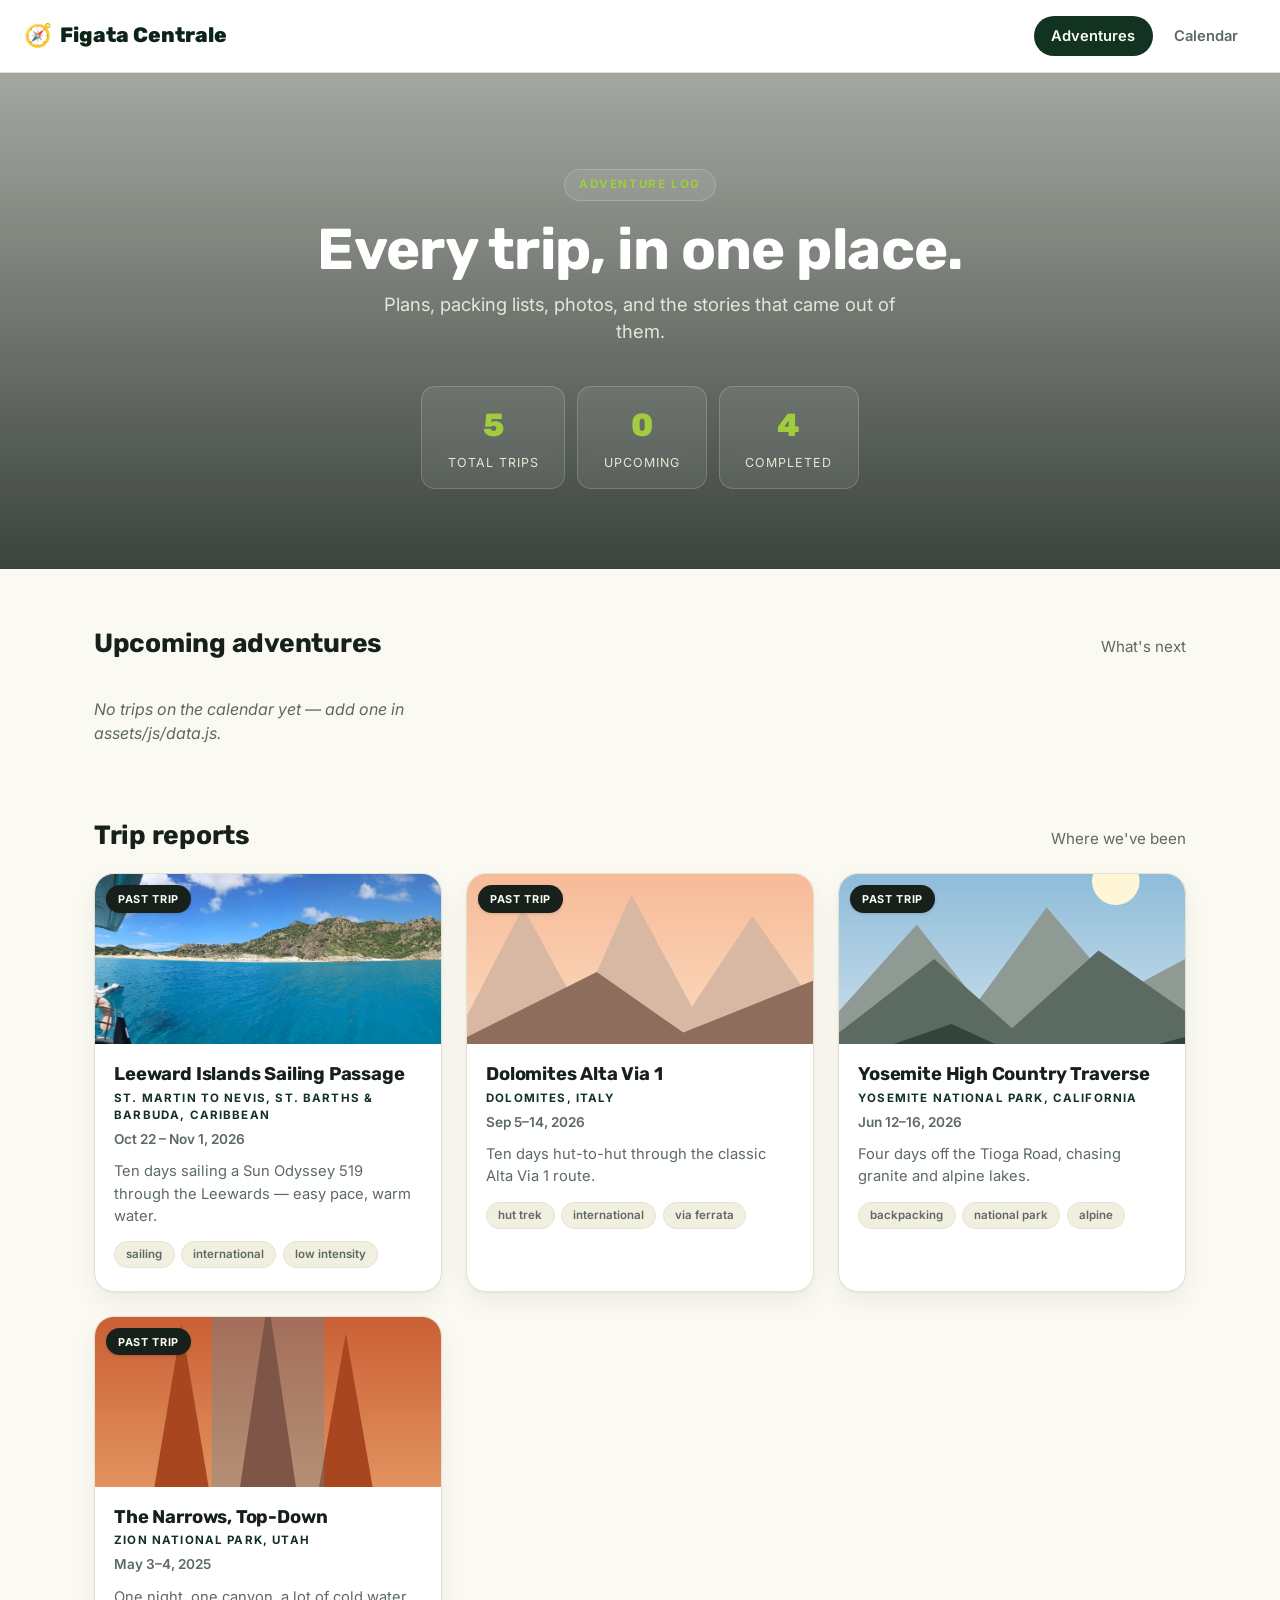
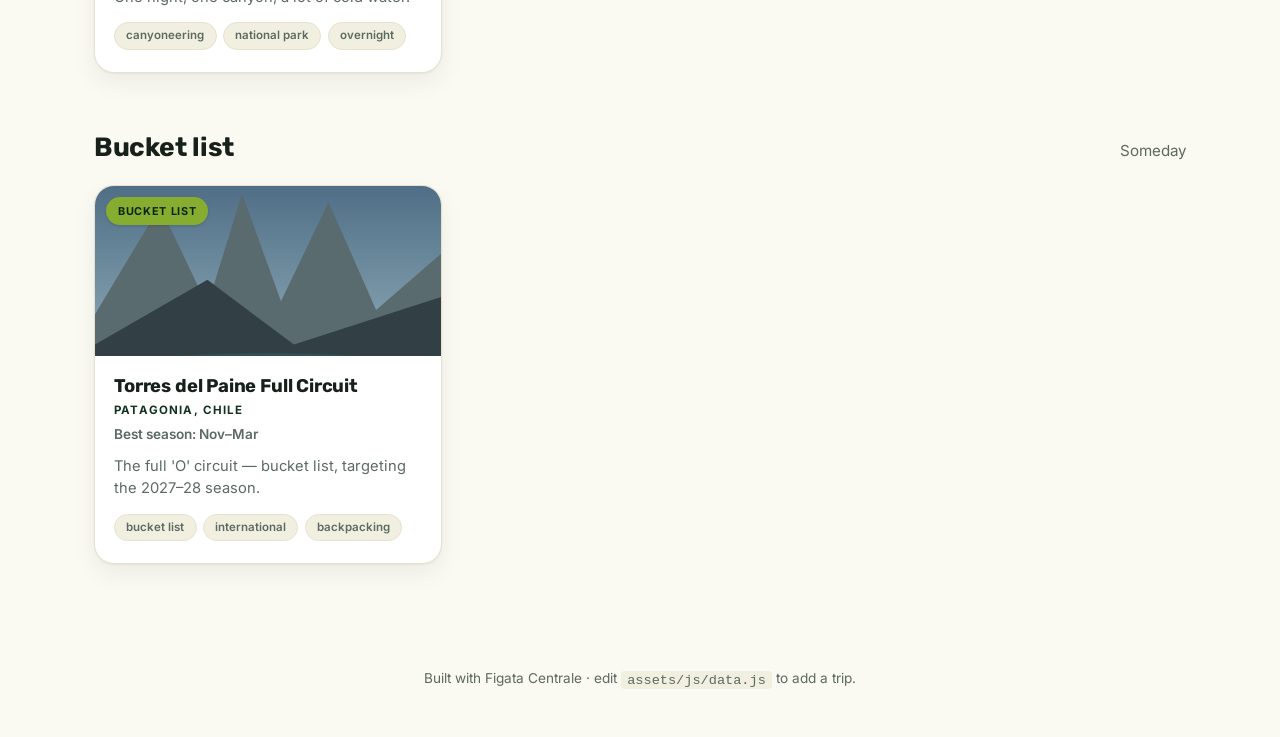
==== commit e2c87441: "Rename site brand from Waypoints to Figata Centrale" ====
--- a/index.html
+++ b/index.html
@@ -3,14 +3,14 @@
 <head>
 <meta charset="utf-8">
 <meta name="viewport" content="width=device-width, initial-scale=1">
-<title>Waypoints — Adventures</title>
+<title>Figata Centrale — Adventures</title>
 <link rel="preconnect" href="https://fonts.googleapis.com">
 <link href="https://fonts.googleapis.com/css2?family=Rubik:wght@500;600;700;800&family=Inter:wght@400;500;600;700&display=swap" rel="stylesheet">
 <link rel="stylesheet" href="assets/css/styles.css">
 </head>
 <body>
 <header class="site-header">
-  <div class="brand"><span class="brand__mark">🧭</span> Waypoints</div>
+  <div class="brand"><span class="brand__mark">🧭</span> Figata Centrale</div>
   <nav class="nav">
     <a class="nav__link is-active" data-page="home" href="index.html">Adventures</a>
     <a class="nav__link" data-page="calendar" href="calendar.html">Calendar</a>
@@ -54,7 +54,7 @@
   </div>
 </main>
 
-<footer class="site-footer">Built with Waypoints · edit <code>assets/js/data.js</code> to add a trip.</footer>
+<footer class="site-footer">Built with Figata Centrale · edit <code>assets/js/data.js</code> to add a trip.</footer>
 
 <script src="assets/js/data.js"></script>
 <script src="assets/js/utils.js"></script>
--- a/assets/css/styles.css
+++ b/assets/css/styles.css
@@ -357,6 +357,8 @@
 }
 .chip__label { font-size: 0.68rem; text-transform: uppercase; letter-spacing: 0.06em; color: var(--ink-soft); font-weight: 700; }
 .chip__value { font-weight: 700; font-family: "Rubik", sans-serif; color: var(--forest-deep); }
+.chip__value a { text-underline-offset: 2px; }
+.chip__value a:hover { text-decoration: underline; }
 
 .trip-section { margin-top: 2.25rem; }
 .trip-section h2 { font-size: 1.35rem; margin-bottom: 0.8rem; }
@@ -389,6 +391,14 @@
   transition: transform 0.15s ease;
 }
 .gallery__thumb:hover { transform: scale(1.03); }
+
+.video-list { display: grid; grid-template-columns: repeat(auto-fill, minmax(280px, 1fr)); gap: 1rem; }
+.video-list video {
+  width: 100%;
+  border-radius: var(--radius);
+  border: 1px solid var(--border);
+  background: #000;
+}
 
 .trip-report p { color: var(--ink); }
 
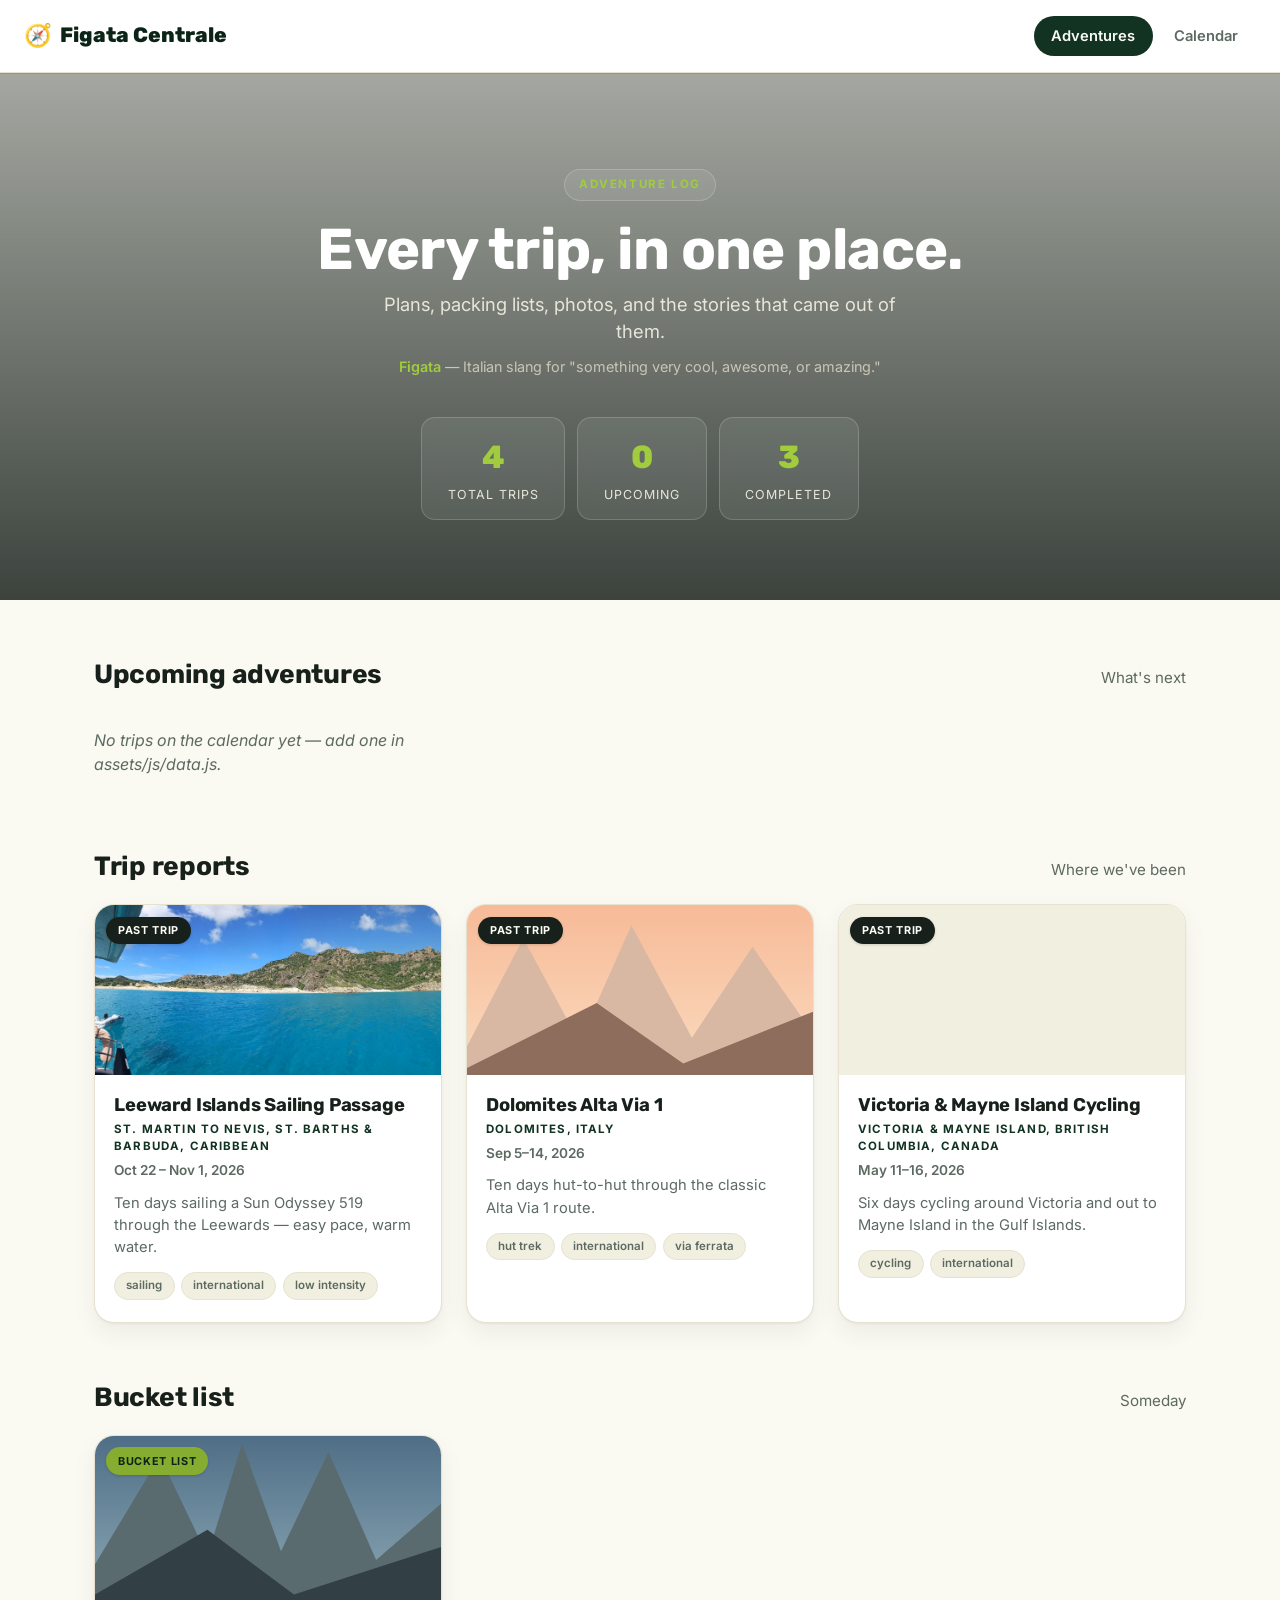
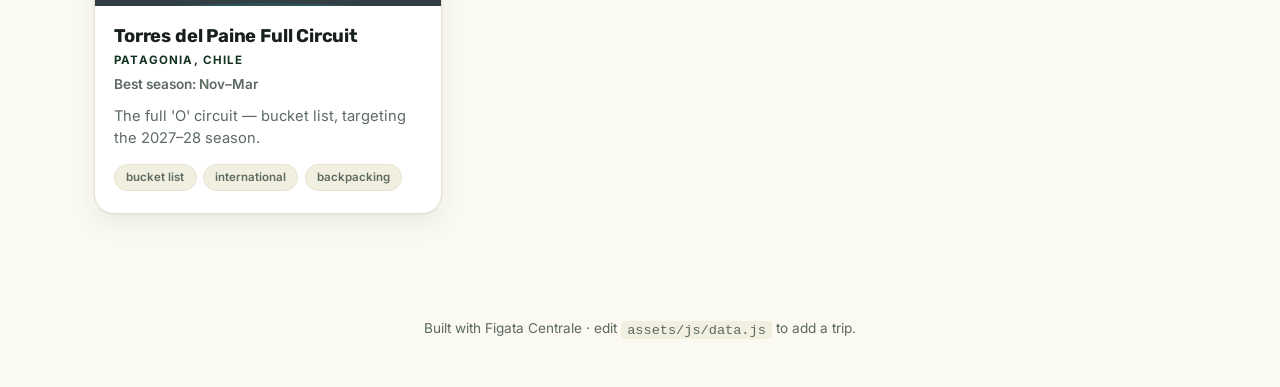
==== commit b9f36136: "Make header logo a link to a caption explaining the Figata name" ====
--- a/index.html
+++ b/index.html
@@ -10,7 +10,7 @@
 </head>
 <body>
 <header class="site-header">
-  <div class="brand"><span class="brand__mark">🧭</span> Figata Centrale</div>
+  <a class="brand" href="#brand-meaning"><span class="brand__mark">🧭</span> Figata Centrale</a>
   <nav class="nav">
     <a class="nav__link is-active" data-page="home" href="index.html">Adventures</a>
     <a class="nav__link" data-page="calendar" href="calendar.html">Calendar</a>
@@ -21,6 +21,7 @@
   <span class="eyebrow">Adventure log</span>
   <h1>Every trip, in one place.</h1>
   <p>Plans, packing lists, photos, and the stories that came out of them.</p>
+  <p class="brand-meaning" id="brand-meaning"><em>Figata</em> — Italian slang for "something very cool, awesome, or amazing."</p>
   <div class="stat-row">
     <div class="stat"><span class="stat__num" id="stat-total">0</span><span class="stat__label">Total trips</span></div>
     <div class="stat"><span class="stat__num" id="stat-upcoming">0</span><span class="stat__label">Upcoming</span></div>
--- a/assets/css/styles.css
+++ b/assets/css/styles.css
@@ -124,6 +124,13 @@
   color: #ffffff;
 }
 .hero p { color: #e8e6d8; font-size: 1.15rem; max-width: 34rem; margin: 0 auto; }
+.hero p.brand-meaning {
+  font-size: 0.9rem;
+  color: #c9c6b6;
+  margin-top: 0.6rem;
+  scroll-margin-top: 5rem;
+}
+.brand-meaning em { color: var(--lime); font-style: normal; font-weight: 600; }
 
 .stat-row {
   display: flex;
